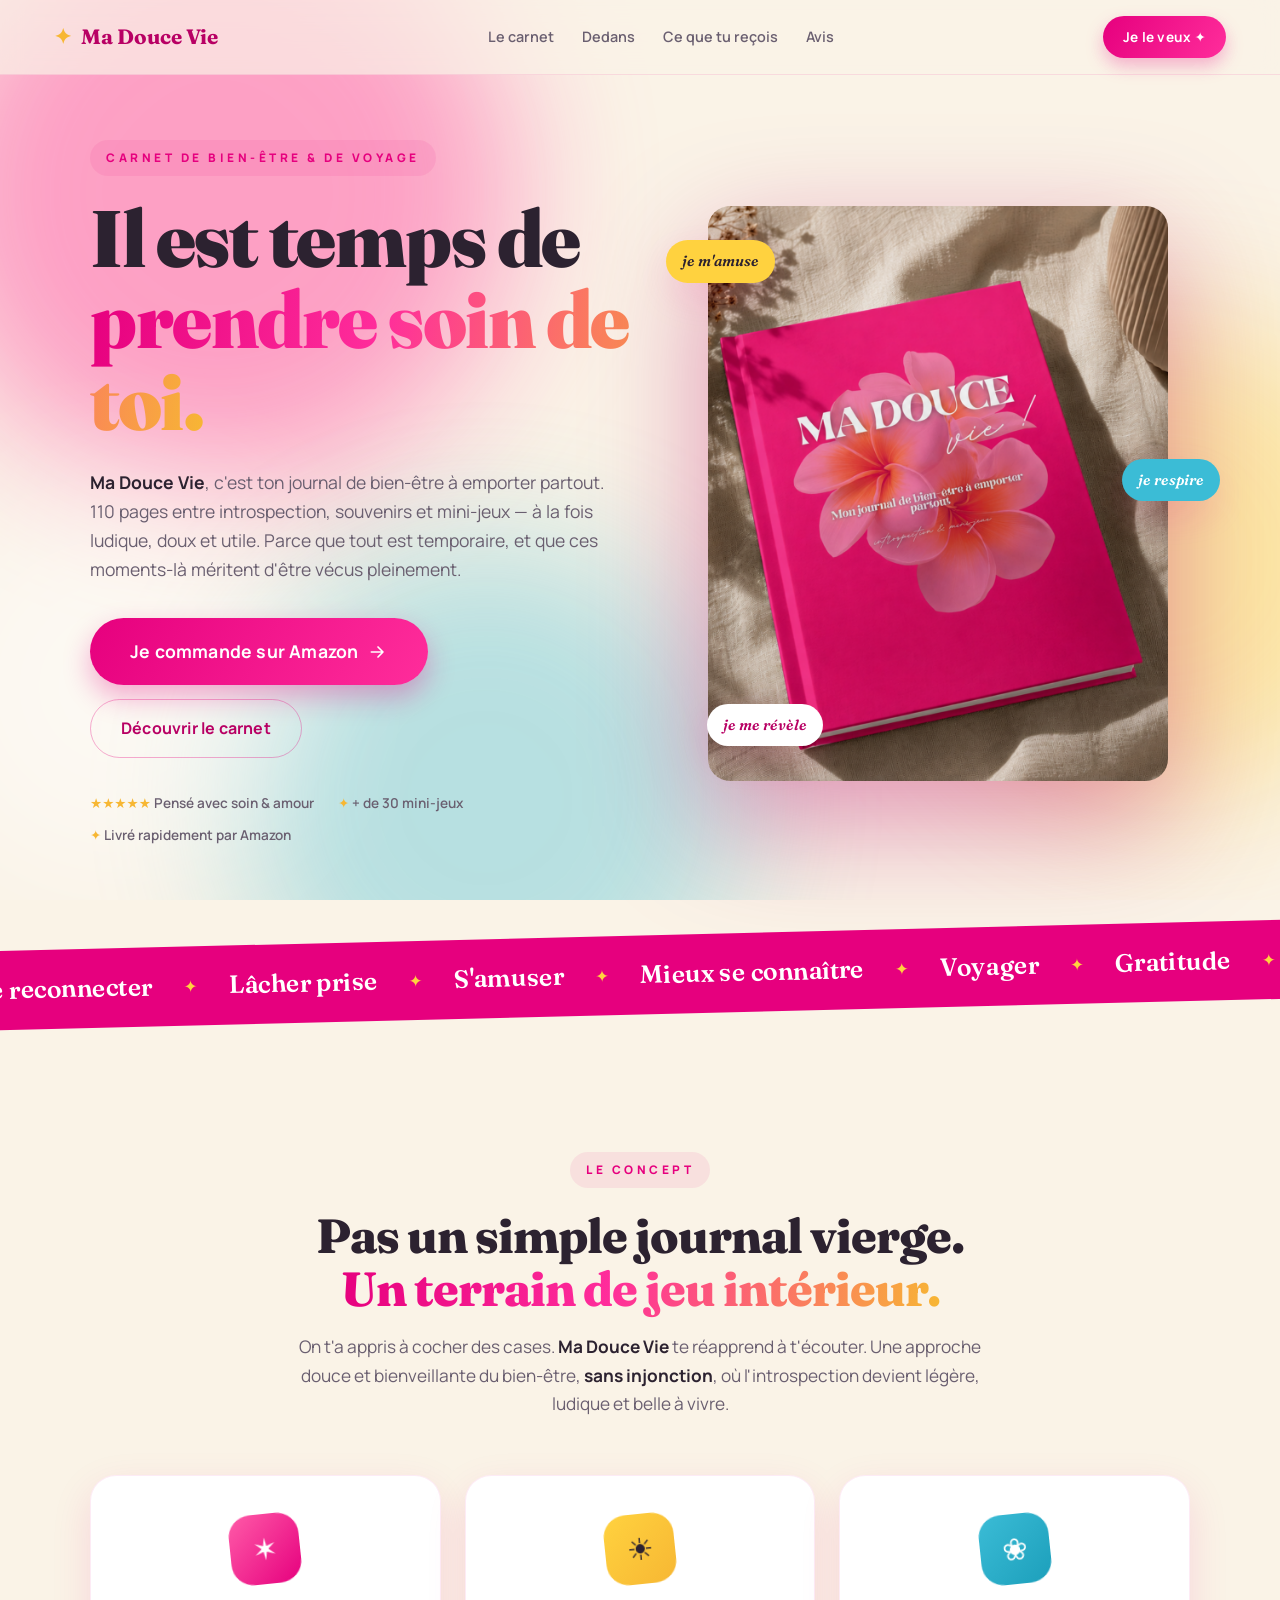
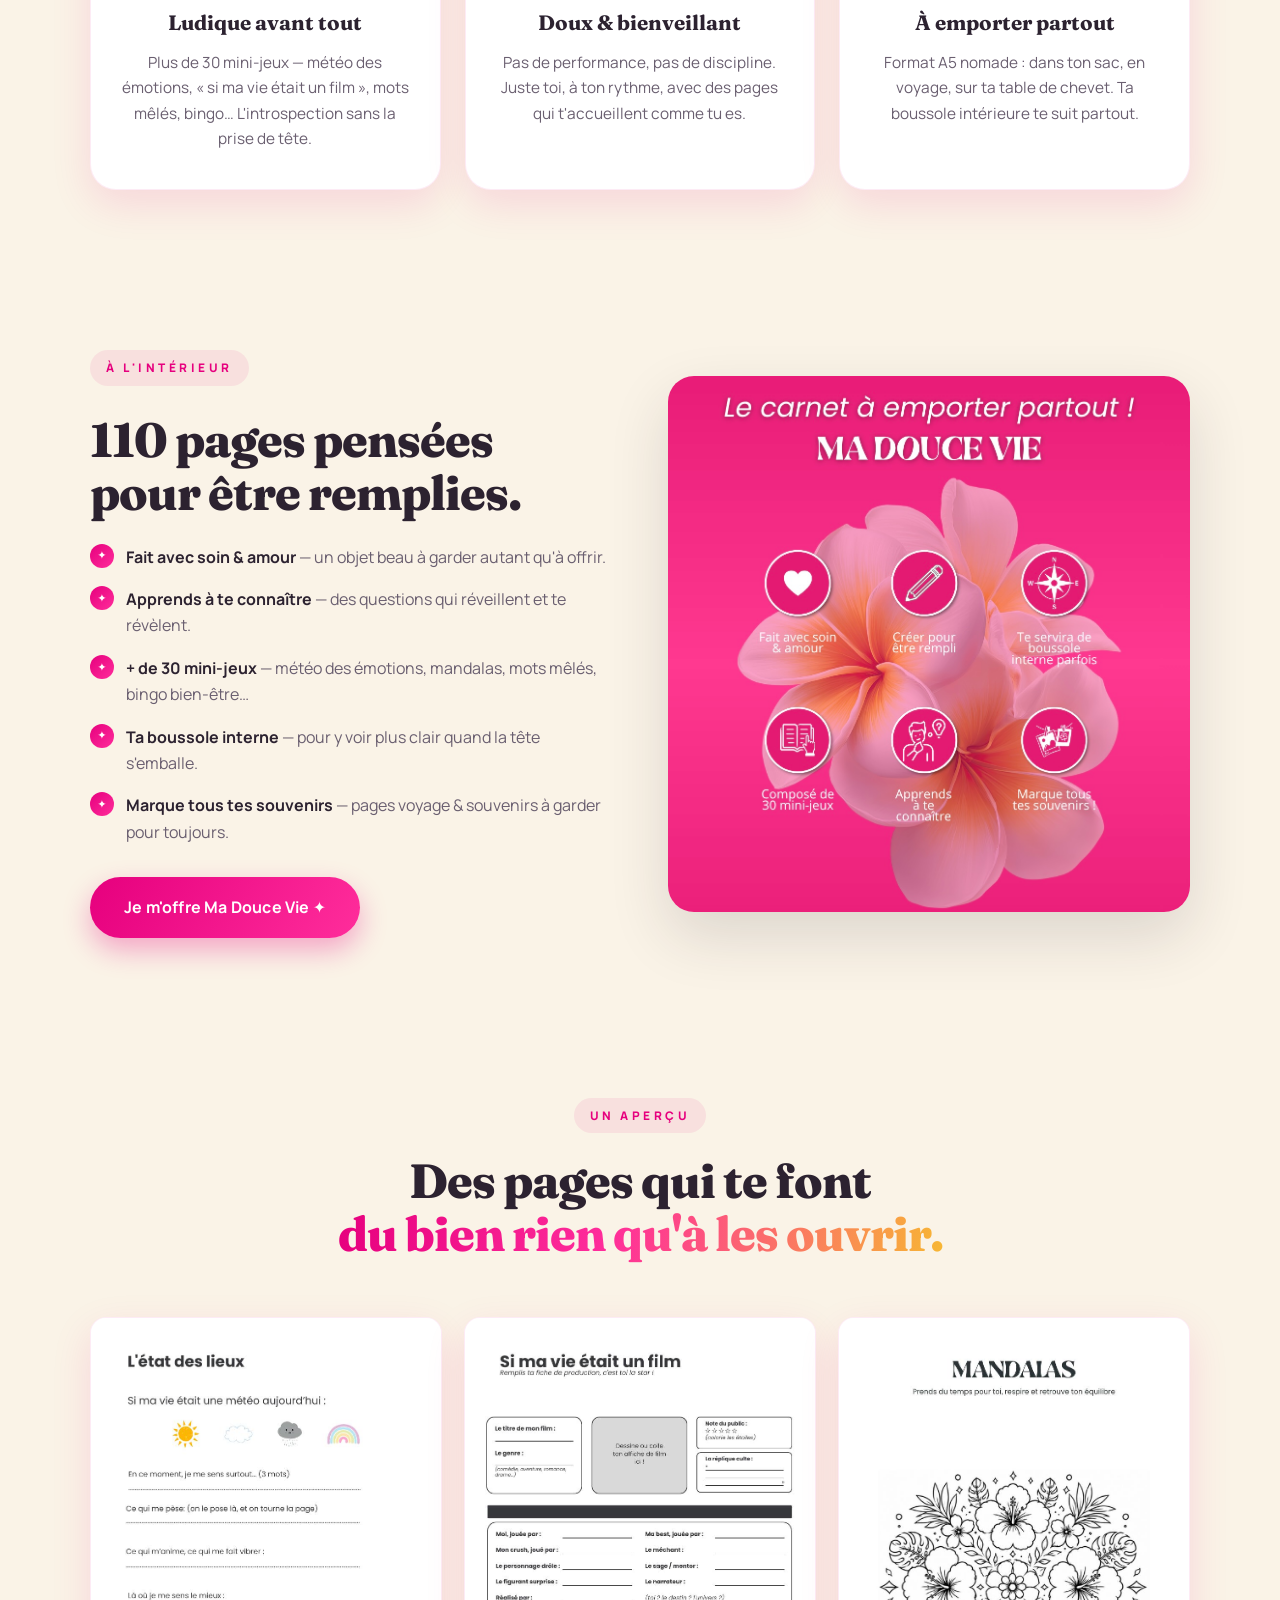
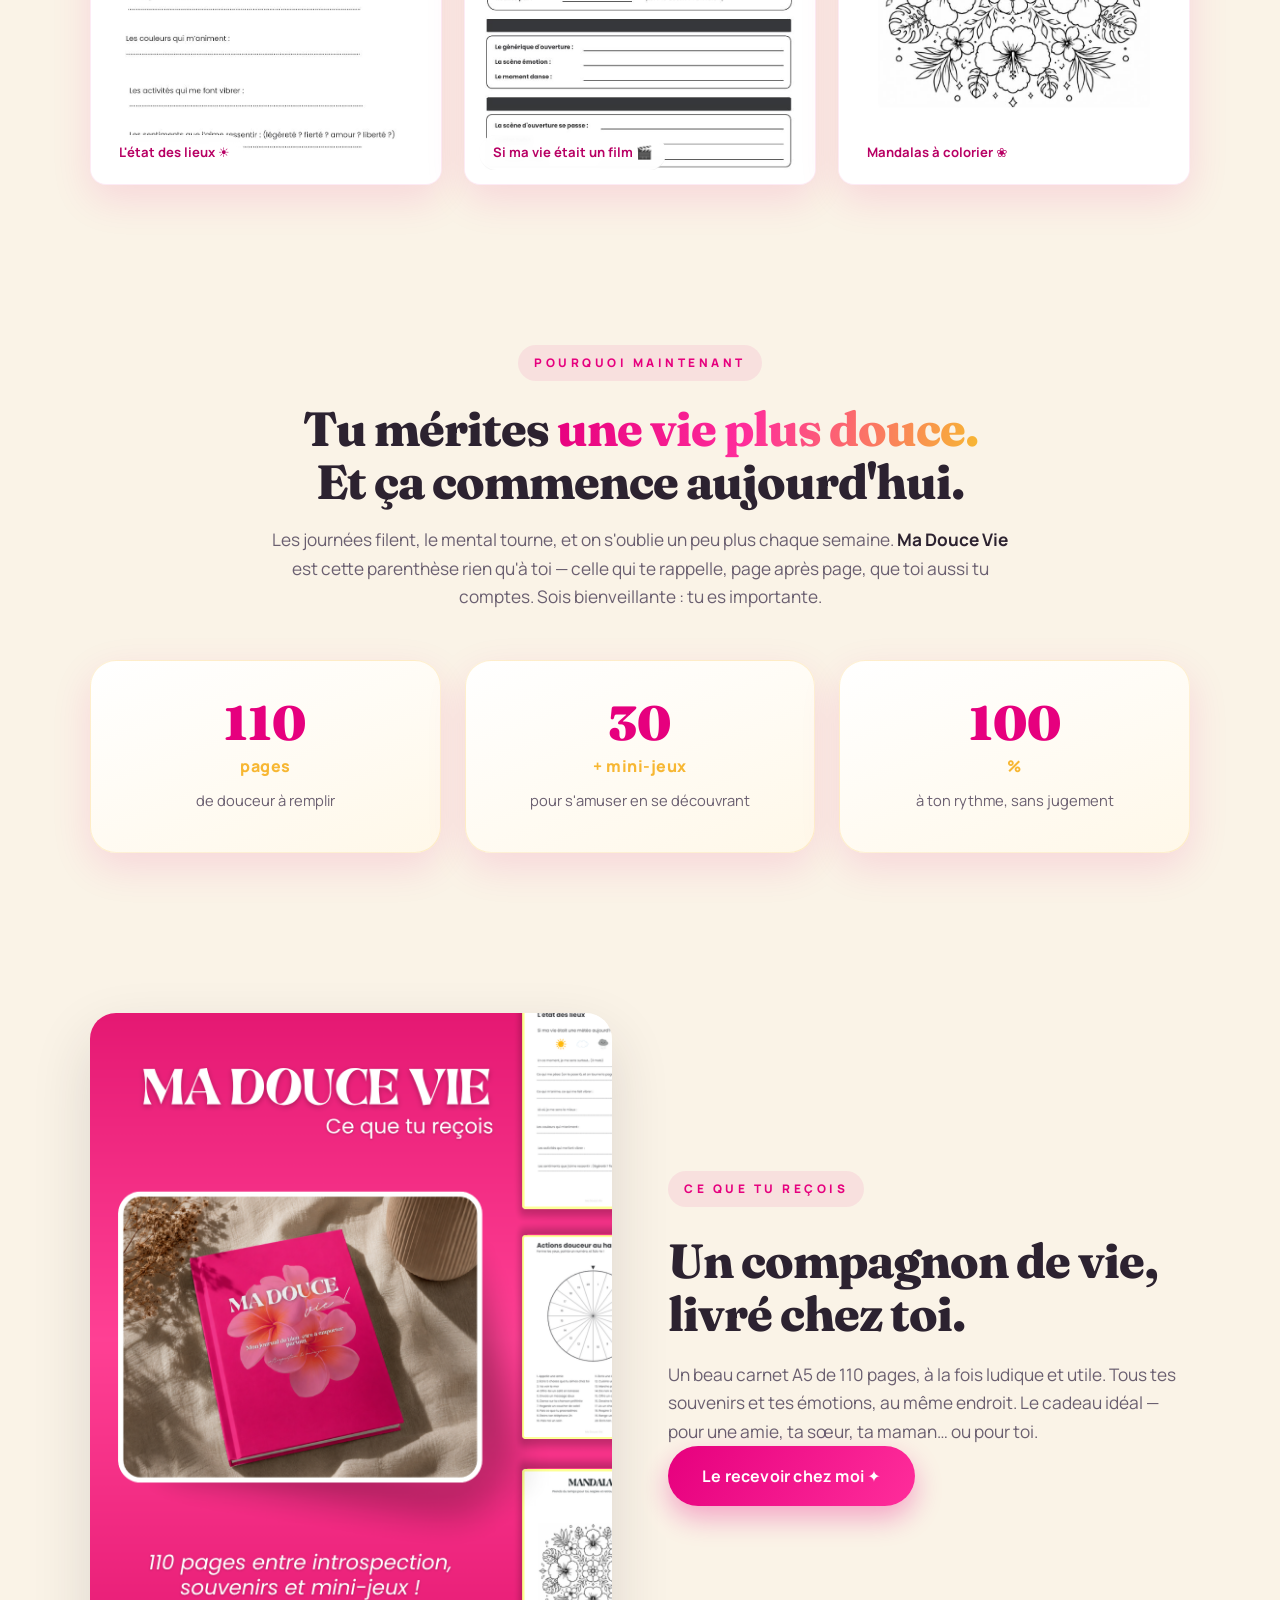
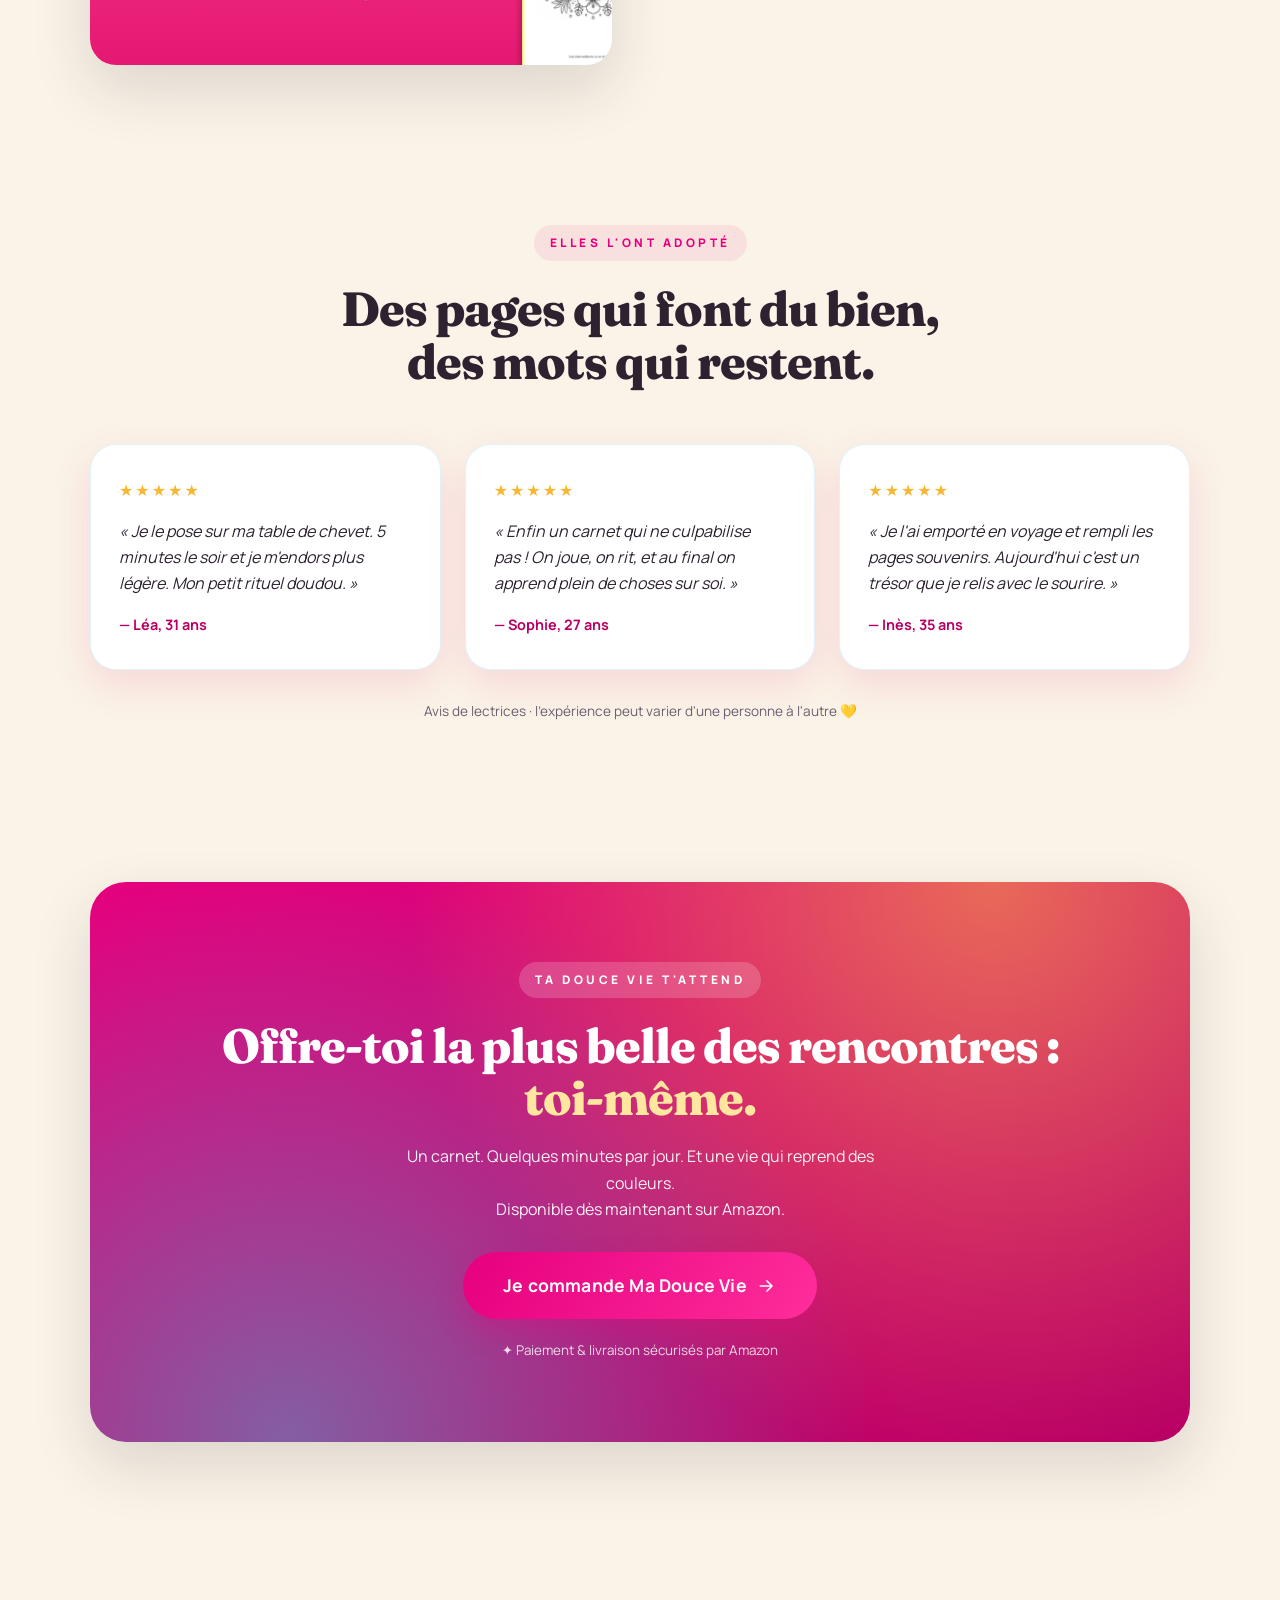
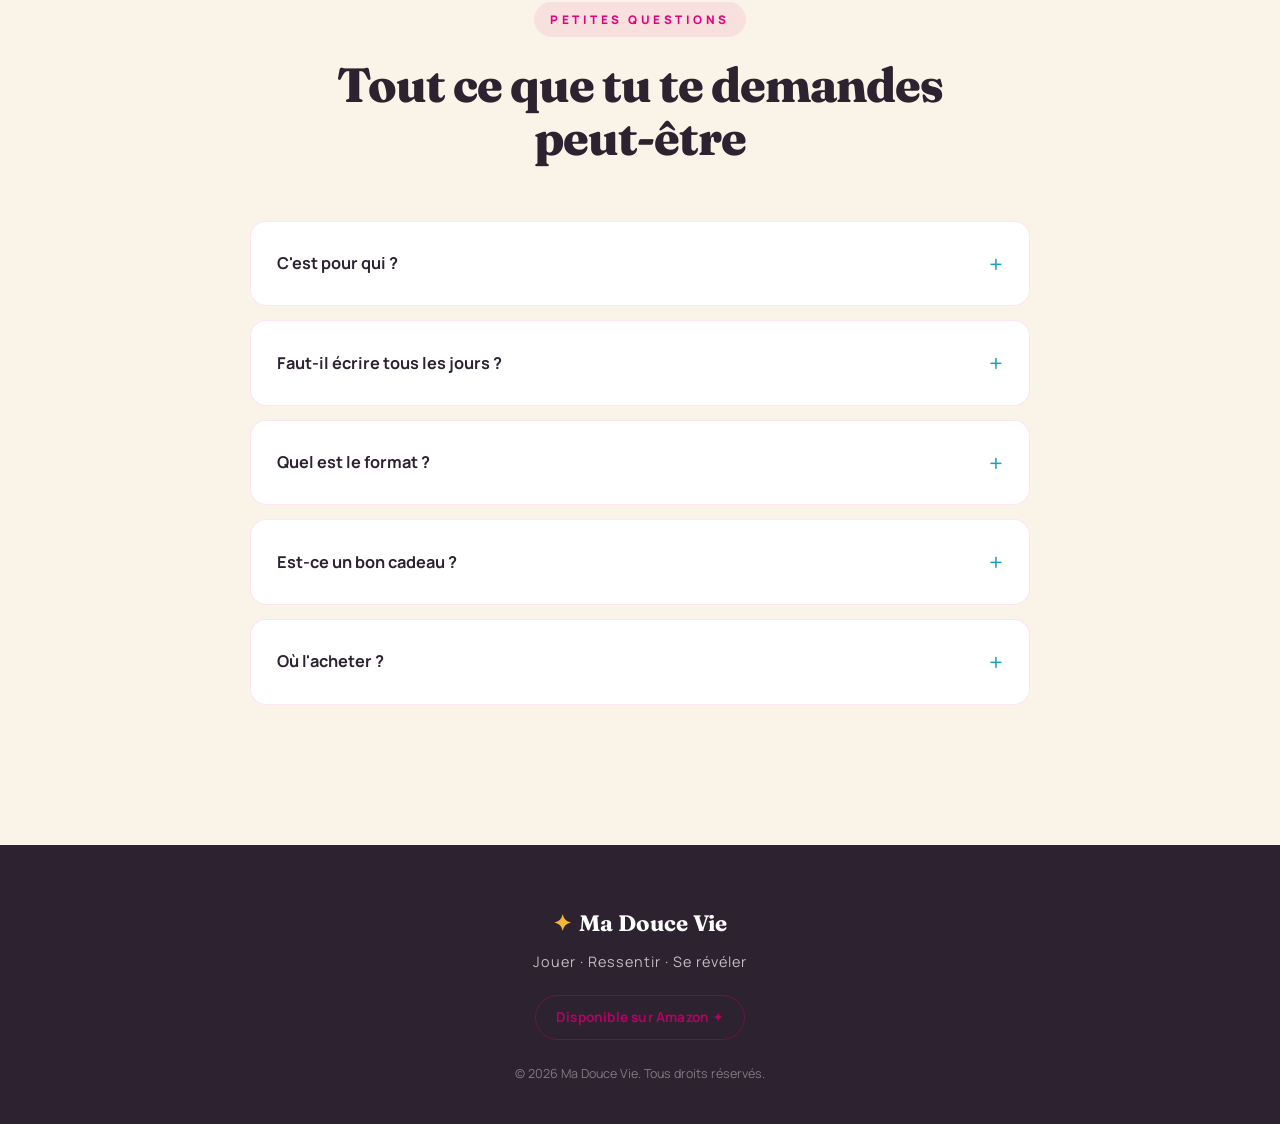
==== index.html @ 5781cfc0 "Création du site vitrine Ma Douce Vie Landing page immersive et vendeuse pour le carnet de bien-être" ====
<!DOCTYPE html>
<html lang="fr">
<head>
  <meta charset="UTF-8" />
  <meta name="viewport" content="width=device-width, initial-scale=1.0" />
  <meta name="theme-color" content="#e6007e" />

  <title>Ma Douce Vie — Le carnet de bien-être & de voyage à emporter partout</title>
  <meta name="description" content="Ma Douce Vie : le carnet de bien-être, d'introspection et de voyage. 110 pages, +30 mini-jeux, météo des émotions, mandalas et pages souvenirs. Prends soin de toi, en douceur. Disponible sur Amazon." />

  <meta property="og:type" content="website" />
  <meta property="og:title" content="Ma Douce Vie — Le carnet à emporter partout" />
  <meta property="og:description" content="Jouer · Ressentir · Se révéler. 110 pages de douceur pour prendre soin de toi. Disponible sur Amazon." />
  <meta property="og:image" content="assets/img/book-3d.png" />

  <link rel="preconnect" href="https://fonts.googleapis.com" />
  <link rel="preconnect" href="https://fonts.gstatic.com" crossorigin />
  <link href="https://fonts.googleapis.com/css2?family=Fraunces:opsz,wght@9..144,400;9..144,500;9..144,600;9..144,700;9..144,900&family=Manrope:wght@400;500;600;700;800&display=swap" rel="stylesheet" />

  <link rel="stylesheet" href="assets/css/styles.css" />
</head>

<body>
  <div class="aurora" aria-hidden="true">
    <span class="blob blob--fuchsia"></span>
    <span class="blob blob--yellow"></span>
    <span class="blob blob--blue"></span>
    <span class="blob blob--beige"></span>
  </div>

  <div class="reading-bar" aria-hidden="true"><span id="readingProgress"></span></div>

  <!-- ============ NAVIGATION ============ -->
  <header class="nav" id="nav">
    <a href="#hero" class="nav__brand">
      <span class="nav__logo">✦</span>
      Ma Douce Vie
    </a>
    <nav class="nav__links" aria-label="Navigation principale">
      <a href="#concept">Le carnet</a>
      <a href="#inside">Dedans</a>
      <a href="#recois">Ce que tu reçois</a>
      <a href="#avis">Avis</a>
    </nav>
    <a class="btn btn--mini js-buy" href="#" data-buy>Je le veux ✦</a>
  </header>

  <main>
    <!-- ============ HERO ============ -->
    <section class="hero" id="hero">
      <div class="hero__inner reveal">
        <span class="eyebrow">Carnet de bien-être &amp; de voyage</span>
        <h1 class="hero__title">
          Il est temps de<br /><span class="grad">prendre soin de toi.</span>
        </h1>
        <p class="hero__sub">
          <strong>Ma Douce Vie</strong>, c'est ton journal de bien-être à emporter partout.
          110 pages entre introspection, souvenirs et mini-jeux —
          à la fois <em>ludique, doux et utile</em>. Parce que tout est temporaire,
          et que ces moments-là méritent d'être vécus pleinement.
        </p>

        <div class="hero__cta">
          <a class="btn btn--xl js-buy" href="#" data-buy>
            <span>Je commande sur Amazon</span>
            <svg viewBox="0 0 24 24" width="20" height="20" aria-hidden="true"><path fill="none" stroke="currentColor" stroke-width="2" stroke-linecap="round" stroke-linejoin="round" d="M4 12h14m0 0-6-6m6 6-6 6"/></svg>
          </a>
          <a class="btn btn--ghost" href="#concept">Découvrir le carnet</a>
        </div>

        <ul class="hero__trust">
          <li>★★★★★ <span>Pensé avec soin &amp; amour</span></li>
          <li>✦ <span>+ de 30 mini-jeux</span></li>
          <li>✦ <span>Livré rapidement par Amazon</span></li>
        </ul>
      </div>

      <div class="hero__media reveal">
        <img class="hero__book-img" src="assets/img/book-3d.png" alt="Le carnet Ma Douce Vie, couverture fuchsia ornée de fleurs de frangipanier" />
        <div class="sticker sticker--1">je m'amuse</div>
        <div class="sticker sticker--2">je respire</div>
        <div class="sticker sticker--3">je me révèle</div>
      </div>
    </section>

    <!-- ============ MARQUEE mots-clés ============ -->
    <div class="marquee" aria-hidden="true">
      <div class="marquee__track">
        <span>Se reconnecter</span><i>✦</i><span>Lâcher prise</span><i>✦</i><span>S'amuser</span><i>✦</i>
        <span>Mieux se connaître</span><i>✦</i><span>Voyager</span><i>✦</i><span>Gratitude</span><i>✦</i>
        <span>Se reconnecter</span><i>✦</i><span>Lâcher prise</span><i>✦</i><span>S'amuser</span><i>✦</i>
        <span>Mieux se connaître</span><i>✦</i><span>Voyager</span><i>✦</i><span>Gratitude</span><i>✦</i>
      </div>
    </div>

    <!-- ============ CONCEPT ============ -->
    <section class="section concept" id="concept">
      <div class="section__head reveal">
        <span class="eyebrow eyebrow--center">Le concept</span>
        <h2>Pas un simple journal vierge.<br/><span class="grad">Un terrain de jeu intérieur.</span></h2>
        <p class="lede">
          On t'a appris à cocher des cases. <strong>Ma Douce Vie</strong> te réapprend à t'écouter.
          Une approche douce et bienveillante du bien-être, <strong>sans injonction</strong>,
          où l'introspection devient légère, ludique et belle à vivre.
        </p>
      </div>

      <div class="cards">
        <article class="card reveal">
          <div class="card__icon" data-c="fuchsia">✶</div>
          <h3>Ludique avant tout</h3>
          <p>Plus de 30 mini-jeux — météo des émotions, « si ma vie était un film », mots mêlés, bingo… L'introspection sans la prise de tête.</p>
        </article>
        <article class="card reveal">
          <div class="card__icon" data-c="yellow">☀</div>
          <h3>Doux &amp; bienveillant</h3>
          <p>Pas de performance, pas de discipline. Juste toi, à ton rythme, avec des pages qui t'accueillent comme tu es.</p>
        </article>
        <article class="card reveal">
          <div class="card__icon" data-c="blue">❀</div>
          <h3>À emporter partout</h3>
          <p>Format A5 nomade : dans ton sac, en voyage, sur ta table de chevet. Ta boussole intérieure te suit partout.</p>
        </article>
      </div>
    </section>

    <!-- ============ DEDANS ============ -->
    <section class="section inside" id="inside">
      <div class="inside__grid">
        <div class="inside__text reveal">
          <span class="eyebrow">À l'intérieur</span>
          <h2>110 pages pensées<br/>pour être remplies.</h2>
          <ul class="ticks">
            <li><b>Fait avec soin &amp; amour</b> — un objet beau à garder autant qu'à offrir.</li>
            <li><b>Apprends à te connaître</b> — des questions qui réveillent et te révèlent.</li>
            <li><b>+ de 30 mini-jeux</b> — météo des émotions, mandalas, mots mêlés, bingo bien-être…</li>
            <li><b>Ta boussole interne</b> — pour y voir plus clair quand la tête s'emballe.</li>
            <li><b>Marque tous tes souvenirs</b> — pages voyage &amp; souvenirs à garder pour toujours.</li>
          </ul>
          <a class="btn btn--lg js-buy" href="#" data-buy>Je m'offre Ma Douce Vie ✦</a>
        </div>

        <div class="inside__visual reveal">
          <img src="assets/img/features-fleur.jpeg" alt="Les atouts du carnet : fait avec soin, créé pour être rempli, boussole interne, 30 mini-jeux, apprends à te connaître, marque tes souvenirs" />
        </div>
      </div>
    </section>

    <!-- ============ APERÇU DES PAGES ============ -->
    <section class="section pages">
      <div class="section__head reveal">
        <span class="eyebrow eyebrow--center">Un aperçu</span>
        <h2>Des pages qui te font<br/><span class="grad">du bien rien qu'à les ouvrir.</span></h2>
      </div>
      <div class="gallery">
        <figure class="gallery__item reveal">
          <img src="assets/img/page-meteo.jpeg" alt="Page L'état des lieux : si ma vie était une météo aujourd'hui" loading="lazy" />
          <figcaption>L'état des lieux ☀</figcaption>
        </figure>
        <figure class="gallery__item reveal">
          <img src="assets/img/page-film.jpeg" alt="Page Si ma vie était un film, remplis ta fiche de production" loading="lazy" />
          <figcaption>Si ma vie était un film 🎬</figcaption>
        </figure>
        <figure class="gallery__item reveal">
          <img src="assets/img/page-mandala.jpeg" alt="Page Mandalas à colorier pour prendre du temps pour toi" loading="lazy" />
          <figcaption>Mandalas à colorier ❀</figcaption>
        </figure>
      </div>
    </section>

    <!-- ============ POURQUOI / ÉMOTION ============ -->
    <section class="section why" id="pourquoi">
      <div class="why__inner reveal">
        <span class="eyebrow eyebrow--center">Pourquoi maintenant</span>
        <h2>Tu mérites <span class="grad">une vie plus douce.</span><br/>Et ça commence aujourd'hui.</h2>
        <p class="lede">
          Les journées filent, le mental tourne, et on s'oublie un peu plus chaque semaine.
          <strong>Ma Douce Vie</strong> est cette parenthèse rien qu'à toi —
          celle qui te rappelle, page après page, que toi aussi tu comptes.
          <em>Sois bienveillante : tu es importante.</em>
        </p>
      </div>

      <div class="stats">
        <div class="stat reveal"><span class="stat__num" data-count="110">0</span><span class="stat__unit">pages</span><span class="stat__lbl">de douceur à remplir</span></div>
        <div class="stat reveal"><span class="stat__num" data-count="30">0</span><span class="stat__unit">+ mini-jeux</span><span class="stat__lbl">pour s'amuser en se découvrant</span></div>
        <div class="stat reveal"><span class="stat__num" data-count="100">0</span><span class="stat__unit">%</span><span class="stat__lbl">à ton rythme, sans jugement</span></div>
      </div>
    </section>

    <!-- ============ CE QUE TU REÇOIS ============ -->
    <section class="section recois" id="recois">
      <div class="recois__grid">
        <div class="recois__visual reveal">
          <img src="assets/img/recois.png" alt="Aperçu de ce que tu reçois : le carnet et plusieurs pages intérieures" />
        </div>
        <div class="recois__text reveal">
          <span class="eyebrow">Ce que tu reçois</span>
          <h2>Un compagnon de vie,<br/>livré chez toi.</h2>
          <p class="lede">
            Un beau carnet A5 de 110 pages, à la fois ludique et utile.
            Tous tes souvenirs et tes émotions, au même endroit.
            Le cadeau idéal — pour une amie, ta sœur, ta maman… ou pour toi.
          </p>
          <a class="btn btn--lg js-buy" href="#" data-buy>Le recevoir chez moi ✦</a>
        </div>
      </div>
    </section>

    <!-- ============ AVIS ============ -->
    <section class="section reviews" id="avis">
      <div class="section__head reveal">
        <span class="eyebrow eyebrow--center">Elles l'ont adopté</span>
        <h2>Des pages qui font du bien,<br/>des mots qui restent.</h2>
      </div>
      <div class="quotes">
        <figure class="quote reveal">
          <div class="quote__stars">★★★★★</div>
          <blockquote>« Je le pose sur ma table de chevet. 5 minutes le soir et je m'endors plus légère. Mon petit rituel doudou. »</blockquote>
          <figcaption>— Léa, 31 ans</figcaption>
        </figure>
        <figure class="quote reveal">
          <div class="quote__stars">★★★★★</div>
          <blockquote>« Enfin un carnet qui ne culpabilise pas&nbsp;! On joue, on rit, et au final on apprend plein de choses sur soi. »</blockquote>
          <figcaption>— Sophie, 27 ans</figcaption>
        </figure>
        <figure class="quote reveal">
          <div class="quote__stars">★★★★★</div>
          <blockquote>« Je l'ai emporté en voyage et rempli les pages souvenirs. Aujourd'hui c'est un trésor que je relis avec le sourire. »</blockquote>
          <figcaption>— Inès, 35 ans</figcaption>
        </figure>
      </div>
      <p class="reviews__note">Avis de lectrices · l'expérience peut varier d'une personne à l'autre 💛</p>
    </section>

    <!-- ============ CTA FINAL ============ -->
    <section class="section final">
      <div class="final__card reveal">
        <span class="eyebrow eyebrow--center">Ta douce vie t'attend</span>
        <h2>Offre-toi la plus belle des rencontres&nbsp;:<br/><span class="grad">toi-même.</span></h2>
        <p>Un carnet. Quelques minutes par jour. Et une vie qui reprend des couleurs.<br/>Disponible dès maintenant sur Amazon.</p>
        <a class="btn btn--xl btn--pulse js-buy" href="#" data-buy>
          <span>Je commande Ma Douce Vie</span>
          <svg viewBox="0 0 24 24" width="20" height="20" aria-hidden="true"><path fill="none" stroke="currentColor" stroke-width="2" stroke-linecap="round" stroke-linejoin="round" d="M4 12h14m0 0-6-6m6 6-6 6"/></svg>
        </a>
        <span class="final__reassure">✦ Paiement &amp; livraison sécurisés par Amazon</span>
      </div>
    </section>

    <!-- ============ FAQ ============ -->
    <section class="section faq">
      <div class="section__head reveal">
        <span class="eyebrow eyebrow--center">Petites questions</span>
        <h2>Tout ce que tu te demandes peut-être</h2>
      </div>
      <div class="faq__list">
        <details class="faq__item reveal">
          <summary>C'est pour qui&nbsp;?</summary>
          <p>Pour toute personne qui a envie de souffler, de mieux se connaître et de remettre de la douceur dans ses journées. Aucun talent d'écriture requis — juste l'envie de prendre soin de toi.</p>
        </details>
        <details class="faq__item reveal">
          <summary>Faut-il écrire tous les jours&nbsp;?</summary>
          <p>Pas du tout. Ouvre-le quand tu en as envie. Une page par-ci, un mini-jeu par-là : c'est ton carnet, tes règles.</p>
        </details>
        <details class="faq__item reveal">
          <summary>Quel est le format&nbsp;?</summary>
          <p>Un carnet A5 (148 × 210 mm), facile à glisser dans ton sac et à emporter partout, même en voyage. 110 pages au total.</p>
        </details>
        <details class="faq__item reveal">
          <summary>Est-ce un bon cadeau&nbsp;?</summary>
          <p>Le cadeau parfait pour une amie, une sœur, une maman… ou pour toi. Une attention douce qui fait toujours mouche.</p>
        </details>
        <details class="faq__item reveal">
          <summary>Où l'acheter&nbsp;?</summary>
          <p>Directement sur Amazon, en un clic, avec la livraison rapide. Clique sur n'importe quel bouton « commander » de la page.</p>
        </details>
      </div>
    </section>
  </main>

  <!-- ============ FOOTER ============ -->
  <footer class="footer">
    <div class="footer__brand"><span class="nav__logo">✦</span> Ma Douce Vie</div>
    <p>Jouer · Ressentir · Se révéler</p>
    <a class="btn btn--ghost btn--mini js-buy" href="#" data-buy>Disponible sur Amazon ✦</a>
    <small>© <span id="year"></span> Ma Douce Vie. Tous droits réservés.</small>
  </footer>

  <a class="floating-buy js-buy" href="#" data-buy>
    <span>✦ Commander sur Amazon</span>
  </a>

  <script src="assets/js/main.js"></script>
</body>
</html>
---- assets/css/styles.css ----
/* =================================================================
   MA DOUCE VIE — feuille de style
   Palette : fuchsia · beige/crème · jaune doré · bleu lagon
   ================================================================= */

:root{
  --fuchsia:        #e6007e;
  --fuchsia-deep:   #b80064;
  --fuchsia-soft:   #ff5ba8;
  --fuchsia-glow:   #ff2d9b;

  --beige:          #faf3e7;
  --beige-deep:     #f1e4cf;
  --cream:          #fff8e9;

  --yellow:         #ffd23f;
  --gold:           #f7b733;

  --blue:           #3bbcd6;     /* bleu lagon */
  --blue-deep:      #1c9fbb;
  --blue-soft:      #bfeaf2;

  --ink:            #2c2230;
  --ink-soft:       #6a5f70;
  --white:          #ffffff;

  --radius:         26px;
  --radius-sm:      16px;
  --shadow:         0 24px 60px rgba(44,34,48,.14);
  --shadow-soft:    0 14px 40px rgba(230,0,126,.12);

  --font-display:   'Fraunces', Georgia, serif;
  --font-body:      'Manrope', system-ui, sans-serif;

  --maxw:           1180px;
}

*{margin:0;padding:0;box-sizing:border-box;}
html{scroll-behavior:smooth;}
body{
  font-family:var(--font-body);
  color:var(--ink);
  background:var(--beige);
  line-height:1.65;
  overflow-x:hidden;
  -webkit-font-smoothing:antialiased;
}
img{max-width:100%;display:block;}
a{text-decoration:none;color:inherit;}
em{font-style:normal;}

/* ---------- Texte en dégradé ---------- */
.grad{
  background:linear-gradient(100deg,var(--fuchsia) 0%,var(--fuchsia-glow) 45%,var(--gold) 100%);
  -webkit-background-clip:text;background-clip:text;
  -webkit-text-fill-color:transparent;color:transparent;
}
.underline{position:relative;white-space:nowrap;}
.underline::after{
  content:"";position:absolute;left:0;right:0;bottom:.06em;height:.34em;z-index:-1;
  background:linear-gradient(90deg,var(--yellow),var(--blue-soft));
  border-radius:30px;opacity:.55;transform:rotate(-1.2deg);
}

/* =================================================================
   FOND AURORA ANIMÉ
   ================================================================= */
.aurora{position:fixed;inset:0;z-index:-2;overflow:hidden;pointer-events:none;}
.blob{position:absolute;border-radius:50%;filter:blur(70px);opacity:.55;will-change:transform;}
.blob--fuchsia{width:46vw;height:46vw;background:var(--fuchsia-soft);top:-8vw;left:-6vw;animation:drift1 22s ease-in-out infinite;}
.blob--yellow {width:38vw;height:38vw;background:var(--yellow);top:35vh;right:-10vw;animation:drift2 26s ease-in-out infinite;opacity:.4;}
.blob--blue   {width:40vw;height:40vw;background:var(--blue);bottom:-12vw;left:18vw;animation:drift3 30s ease-in-out infinite;opacity:.35;}
.blob--beige  {width:30vw;height:30vw;background:#fff;top:55vh;left:-6vw;animation:drift2 24s ease-in-out infinite;opacity:.5;}

@keyframes drift1{0%,100%{transform:translate(0,0) scale(1);}50%{transform:translate(6vw,5vh) scale(1.12);}}
@keyframes drift2{0%,100%{transform:translate(0,0) scale(1);}50%{transform:translate(-5vw,4vh) scale(1.08);}}
@keyframes drift3{0%,100%{transform:translate(0,0) scale(1);}50%{transform:translate(4vw,-5vh) scale(1.15);}}

/* ---------- Barre de progression ---------- */
.reading-bar{position:fixed;top:0;left:0;right:0;height:3px;z-index:200;background:transparent;}
.reading-bar span{display:block;height:100%;width:0;background:linear-gradient(90deg,var(--fuchsia),var(--yellow),var(--blue));}

/* =================================================================
   BOUTONS
   ================================================================= */
.btn{
  display:inline-flex;align-items:center;gap:10px;cursor:pointer;border:none;
  font-family:var(--font-body);font-weight:700;letter-spacing:.2px;
  border-radius:50px;transition:transform .25s cubic-bezier(.2,.8,.2,1),box-shadow .25s,background .25s;
  background:linear-gradient(120deg,var(--fuchsia),var(--fuchsia-glow));
  color:#fff;padding:15px 30px;font-size:1rem;
  box-shadow:0 12px 28px rgba(230,0,126,.32);
}
.btn:hover{transform:translateY(-3px) scale(1.02);box-shadow:0 18px 40px rgba(230,0,126,.42);}
.btn svg{transition:transform .25s;}
.btn:hover svg{transform:translateX(4px);}
.btn--xl{padding:19px 40px;font-size:1.1rem;}
.btn--lg{padding:17px 34px;}
.btn--mini{padding:10px 20px;font-size:.85rem;box-shadow:0 8px 18px rgba(230,0,126,.28);}
.btn--ghost{
  background:transparent;color:var(--fuchsia-deep);
  border:1.6px solid rgba(230,0,126,.32);box-shadow:none;
}
.btn--ghost:hover{background:rgba(230,0,126,.06);box-shadow:none;}
.btn--pulse{animation:pulse 2.4s ease-in-out infinite;}
@keyframes pulse{0%,100%{box-shadow:0 12px 28px rgba(230,0,126,.32);}50%{box-shadow:0 12px 44px rgba(230,0,126,.6);}}

/* =================================================================
   NAVIGATION
   ================================================================= */
.nav{
  position:fixed;top:0;left:0;right:0;z-index:100;
  display:flex;align-items:center;justify-content:space-between;
  padding:16px clamp(20px,5vw,54px);
  background:rgba(250,243,231,.7);backdrop-filter:blur(14px);
  border-bottom:1px solid rgba(230,0,126,.1);
  transition:padding .3s, background .3s;
}
.nav.scrolled{padding-top:10px;padding-bottom:10px;background:rgba(250,243,231,.92);}
.nav__brand{display:flex;align-items:center;gap:9px;font-family:var(--font-display);font-weight:700;font-size:1.3rem;color:var(--fuchsia-deep);}
.nav__logo{color:var(--gold);}
.nav__links{display:flex;gap:28px;}
.nav__links a{font-size:.9rem;font-weight:600;color:var(--ink-soft);position:relative;transition:color .2s;}
.nav__links a::after{content:"";position:absolute;left:0;bottom:-4px;width:0;height:2px;background:var(--fuchsia);transition:width .25s;border-radius:2px;}
.nav__links a:hover{color:var(--fuchsia);}
.nav__links a:hover::after{width:100%;}

/* =================================================================
   HERO
   ================================================================= */
.hero{
  min-height:100vh;display:grid;grid-template-columns:1.05fr .95fr;align-items:center;gap:40px;
  max-width:var(--maxw);margin:0 auto;padding:140px clamp(20px,5vw,40px) 80px;
}
.eyebrow{
  display:inline-block;font-weight:800;font-size:.74rem;letter-spacing:3.5px;text-transform:uppercase;
  color:var(--fuchsia);background:rgba(230,0,126,.08);padding:8px 16px;border-radius:40px;margin-bottom:22px;
}
.eyebrow--center{display:block;width:max-content;margin-left:auto;margin-right:auto;}
.hero__title{font-family:var(--font-display);font-weight:900;font-size:clamp(2.7rem,6.4vw,5rem);line-height:1.02;letter-spacing:-1.5px;}
.hero__sub{font-size:1.1rem;color:var(--ink-soft);max-width:520px;margin:26px 0 34px;}
.hero__sub strong{color:var(--ink);}
.hero__cta{display:flex;gap:14px;flex-wrap:wrap;align-items:center;}
.hero__trust{list-style:none;display:flex;flex-wrap:wrap;gap:10px 24px;margin-top:34px;}
.hero__trust li{font-size:.85rem;font-weight:700;color:var(--gold);}
.hero__trust span{color:var(--ink-soft);font-weight:600;}

/* visuel hero (mockup photo) */
.hero__media{position:relative;display:flex;justify-content:center;}
.hero__book-img{
  width:min(100%,460px);border-radius:22px;filter:drop-shadow(0 40px 60px rgba(184,0,100,.4));
  animation:bookfloat 7s ease-in-out infinite;
}
@keyframes bookfloat{0%,100%{transform:translateY(0) rotate(-1deg);}50%{transform:translateY(-18px) rotate(1deg);}}

.sticker{
  position:absolute;font-family:var(--font-display);font-weight:600;font-style:italic;font-size:.92rem;
  background:#fff;color:var(--fuchsia-deep);padding:9px 16px;border-radius:40px;box-shadow:var(--shadow-soft);
  white-space:nowrap;
}
.sticker--1{top:6%;left:-4%;background:var(--yellow);color:var(--ink);animation:bob 5s ease-in-out infinite;}
.sticker--2{top:44%;right:-6%;background:var(--blue);color:#fff;animation:bob 6s ease-in-out infinite .6s;}
.sticker--3{bottom:6%;left:4%;background:#fff;animation:bob 5.5s ease-in-out infinite 1.2s;}
@keyframes bob{0%,100%{transform:translateY(0) rotate(-3deg);}50%{transform:translateY(-10px) rotate(3deg);}}

/* =================================================================
   MARQUEE (mots-clés défilants)
   ================================================================= */
.marquee{background:var(--fuchsia);color:#fff;padding:18px 0;overflow:hidden;transform:rotate(-1.4deg) scale(1.04);margin:10px 0 60px;}
.marquee__track{display:flex;align-items:center;gap:30px;width:max-content;animation:scroll 26s linear infinite;}
.marquee__track span{font-family:var(--font-display);font-weight:600;font-size:1.5rem;white-space:nowrap;}
.marquee__track i{color:var(--yellow);font-style:normal;}
@keyframes scroll{from{transform:translateX(0);}to{transform:translateX(-50%);}}

/* =================================================================
   SECTIONS génériques
   ================================================================= */
.section{max-width:var(--maxw);margin:0 auto;padding:80px clamp(20px,5vw,40px);}
.section__head{text-align:center;max-width:720px;margin:0 auto 56px;}
.section__head h2,.why h2,.inside h2,.recois h2,.final h2{
  font-family:var(--font-display);font-weight:800;font-size:clamp(1.9rem,4vw,3rem);line-height:1.1;letter-spacing:-1px;
}
.lede{font-size:1.08rem;color:var(--ink-soft);margin-top:18px;}
.lede strong{color:var(--ink);}

/* ---------- Cartes concept ---------- */
.cards{display:grid;grid-template-columns:repeat(3,1fr);gap:24px;}
.card{
  background:var(--white);border-radius:var(--radius);padding:38px 30px;text-align:center;
  border:1px solid rgba(230,0,126,.08);box-shadow:var(--shadow-soft);
  transition:transform .3s,box-shadow .3s;
}
.card:hover{transform:translateY(-8px);box-shadow:var(--shadow);}
.card__icon{
  width:70px;height:70px;border-radius:22px;margin:0 auto 22px;
  display:flex;align-items:center;justify-content:center;font-size:1.9rem;color:#fff;
  transform:rotate(-6deg);
}
.card__icon[data-c="fuchsia"]{background:linear-gradient(135deg,var(--fuchsia-soft),var(--fuchsia));}
.card__icon[data-c="yellow"]{background:linear-gradient(135deg,var(--yellow),var(--gold));color:var(--ink);}
.card__icon[data-c="blue"]{background:linear-gradient(135deg,var(--blue),var(--blue-deep));}
.card h3{font-family:var(--font-display);font-weight:700;font-size:1.3rem;margin-bottom:10px;}
.card p{color:var(--ink-soft);font-size:.96rem;}

/* ---------- Inside ---------- */
.inside__grid{display:grid;grid-template-columns:1fr 1fr;gap:56px;align-items:center;}
.inside__text h2{margin:6px 0 24px;}
.ticks{list-style:none;display:flex;flex-direction:column;gap:16px;margin-bottom:32px;}
.ticks li{position:relative;padding-left:36px;color:var(--ink-soft);}
.ticks li b{color:var(--ink);}
.ticks li::before{
  content:"✦";position:absolute;left:0;top:0;width:24px;height:24px;border-radius:50%;
  display:flex;align-items:center;justify-content:center;font-size:.7rem;color:#fff;
  background:linear-gradient(135deg,var(--fuchsia),var(--fuchsia-glow));
}
.inside__visual img{border-radius:var(--radius);box-shadow:var(--shadow);}

/* ---------- Galerie pages ---------- */
.gallery{display:grid;grid-template-columns:repeat(3,1fr);gap:22px;}
.gallery__item{position:relative;border-radius:var(--radius-sm);overflow:hidden;box-shadow:var(--shadow-soft);background:#fff;border:1px solid rgba(230,0,126,.08);}
.gallery__item img{aspect-ratio:3/4;object-fit:cover;object-position:top;transition:transform .5s;}
.gallery__item:hover img{transform:scale(1.05);}
.gallery__item figcaption{
  position:absolute;left:14px;bottom:14px;background:rgba(255,255,255,.92);color:var(--fuchsia-deep);
  font-weight:700;font-size:.82rem;padding:7px 14px;border-radius:40px;backdrop-filter:blur(4px);
}

/* ---------- Why + stats ---------- */
.why__inner{text-align:center;max-width:760px;margin:0 auto 48px;}
.stats{display:grid;grid-template-columns:repeat(3,1fr);gap:24px;}
.stat{
  background:linear-gradient(160deg,var(--white),var(--cream));border-radius:var(--radius);padding:38px 24px;text-align:center;
  border:1px solid rgba(247,183,51,.2);box-shadow:var(--shadow-soft);
}
.stat__num{font-family:var(--font-display);font-weight:900;font-size:3rem;line-height:1;color:var(--fuchsia);display:block;}
.stat__unit{display:block;font-weight:800;color:var(--gold);font-size:1rem;margin:6px 0 8px;letter-spacing:.5px;}
.stat__lbl{color:var(--ink-soft);font-size:.92rem;}

/* ---------- Ce que tu reçois ---------- */
.recois__grid{display:grid;grid-template-columns:1fr 1fr;gap:56px;align-items:center;}
.recois__visual img{border-radius:var(--radius);box-shadow:var(--shadow);}
.recois__text h2{margin:6px 0 20px;}

/* ---------- Avis ---------- */
.quotes{display:grid;grid-template-columns:repeat(3,1fr);gap:24px;}
.quote{
  background:var(--white);border-radius:var(--radius);padding:32px 28px;
  border:1px solid rgba(59,188,214,.16);box-shadow:var(--shadow-soft);
}
.quote__stars{color:var(--gold);letter-spacing:2px;margin-bottom:14px;}
.quote blockquote{font-size:1rem;color:var(--ink);font-style:italic;margin-bottom:16px;}
.quote figcaption{font-weight:700;color:var(--fuchsia-deep);font-size:.9rem;}
.reviews__note{text-align:center;margin-top:30px;color:var(--ink-soft);font-size:.85rem;}

/* ---------- CTA final ---------- */
.final{max-width:var(--maxw);}
.final__card{
  text-align:center;border-radius:36px;padding:clamp(40px,7vw,80px) clamp(24px,5vw,60px);color:#fff;
  background:
    radial-gradient(circle at 18% 100%,rgba(59,188,214,.5),transparent 55%),
    radial-gradient(circle at 82% 0%,rgba(255,210,63,.5),transparent 55%),
    linear-gradient(150deg,var(--fuchsia),var(--fuchsia-deep));
  box-shadow:var(--shadow);position:relative;overflow:hidden;
}
.final__card .eyebrow{color:#fff;background:rgba(255,255,255,.18);}
.final__card h2{color:#fff;}
.final__card h2 .grad{-webkit-text-fill-color:#ffe7a0;color:#ffe7a0;background:none;}
.final__card p{color:rgba(255,255,255,.92);max-width:520px;margin:18px auto 30px;}
.final__reassure{display:block;margin-top:20px;font-size:.84rem;color:rgba(255,255,255,.82);}

/* ---------- FAQ ---------- */
.faq__list{max-width:780px;margin:0 auto;display:flex;flex-direction:column;gap:14px;}
.faq__item{background:var(--white);border-radius:var(--radius-sm);border:1px solid rgba(230,0,126,.1);overflow:hidden;}
.faq__item summary{
  list-style:none;cursor:pointer;padding:22px 26px;font-weight:700;font-size:1.02rem;
  display:flex;justify-content:space-between;align-items:center;gap:14px;
}
.faq__item summary::-webkit-details-marker{display:none;}
.faq__item summary::after{content:"+";color:var(--blue-deep);font-size:1.5rem;font-weight:400;transition:transform .3s;}
.faq__item[open] summary::after{transform:rotate(45deg);}
.faq__item p{padding:0 26px 22px;color:var(--ink-soft);font-size:.96rem;}

/* =================================================================
   FOOTER
   ================================================================= */
.footer{text-align:center;padding:60px 24px 40px;background:var(--ink);color:rgba(255,255,255,.7);margin-top:60px;}
.footer__brand{font-family:var(--font-display);font-weight:700;font-size:1.4rem;color:#fff;display:inline-flex;gap:8px;align-items:center;}
.footer p{margin:8px 0 22px;letter-spacing:1px;font-size:.9rem;}
.footer small{display:block;margin-top:24px;font-size:.78rem;color:rgba(255,255,255,.4);}

/* ---------- Bouton flottant ---------- */
.floating-buy{
  position:fixed;right:20px;bottom:20px;z-index:120;
  background:linear-gradient(120deg,var(--fuchsia),var(--fuchsia-glow));color:#fff;
  padding:15px 24px;border-radius:50px;font-weight:800;font-size:.95rem;
  box-shadow:0 14px 34px rgba(230,0,126,.5);
  opacity:0;transform:translateY(30px) scale(.9);pointer-events:none;transition:opacity .35s,transform .35s;
}
.floating-buy.show{opacity:1;transform:translateY(0) scale(1);pointer-events:auto;}
.floating-buy:hover{transform:translateY(-3px) scale(1.04);}

/* =================================================================
   RÉVÉLATIONS AU SCROLL
   ================================================================= */
.reveal{opacity:0;transform:translateY(34px);transition:opacity .7s cubic-bezier(.2,.8,.2,1),transform .7s cubic-bezier(.2,.8,.2,1);}
.reveal.in{opacity:1;transform:none;}

/* =================================================================
   RESPONSIVE
   ================================================================= */
@media(max-width:900px){
  .nav__links{display:none;}
  .hero{grid-template-columns:1fr;text-align:center;padding-top:120px;gap:50px;}
  .hero__sub{margin-left:auto;margin-right:auto;}
  .hero__cta,.hero__trust{justify-content:center;}
  .hero__media{order:-1;}
  .cards,.stats,.quotes,.gallery{grid-template-columns:1fr;}
  .gallery{grid-template-columns:1fr 1fr;}
  .inside__grid,.recois__grid{grid-template-columns:1fr;gap:36px;}
  .recois__visual{order:-1;}
}
@media(max-width:560px){
  .gallery{grid-template-columns:1fr;}
  .marquee__track span{font-size:1.2rem;}
  .floating-buy span{font-size:0;}
  .floating-buy span::before{content:"✦ Amazon";font-size:.95rem;}
  .sticker{font-size:.8rem;padding:7px 12px;}
}

@media(prefers-reduced-motion:reduce){
  *{animation:none !important;transition:none !important;}
  .reveal{opacity:1;transform:none;}
}
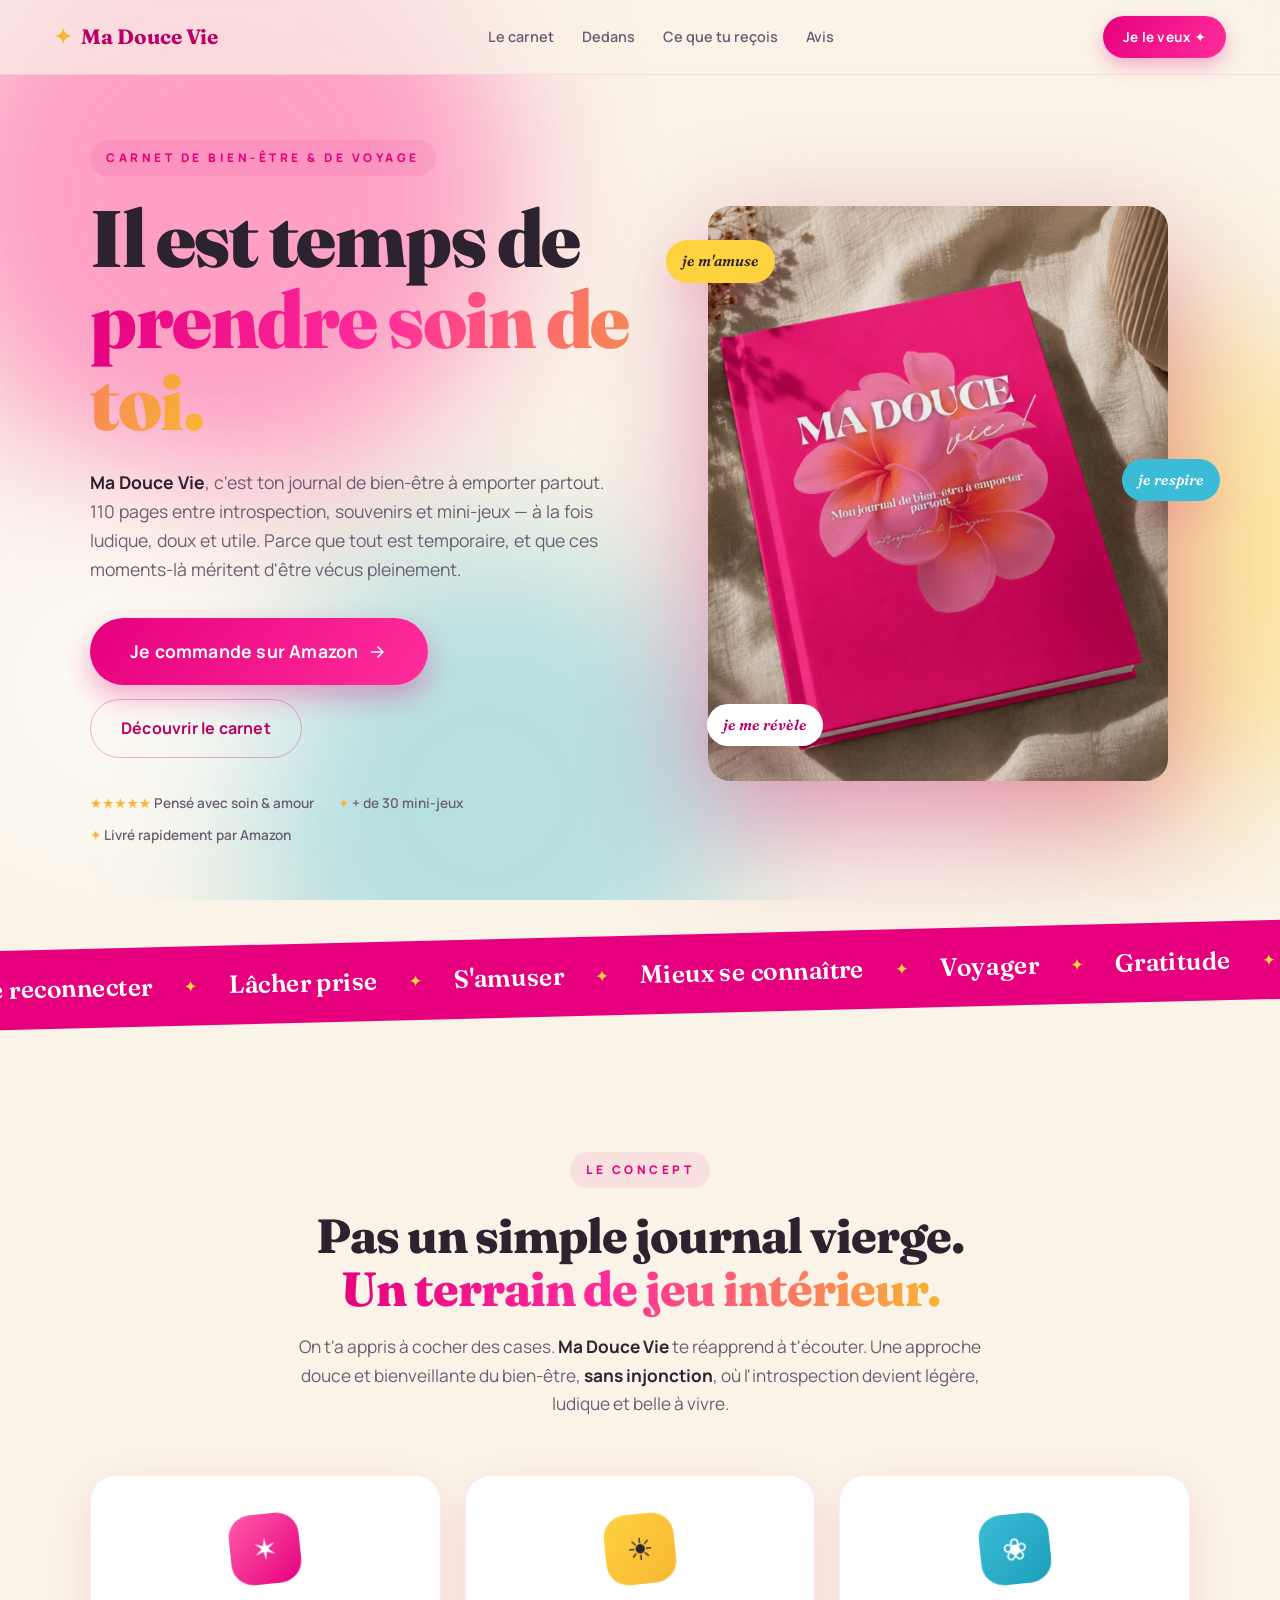
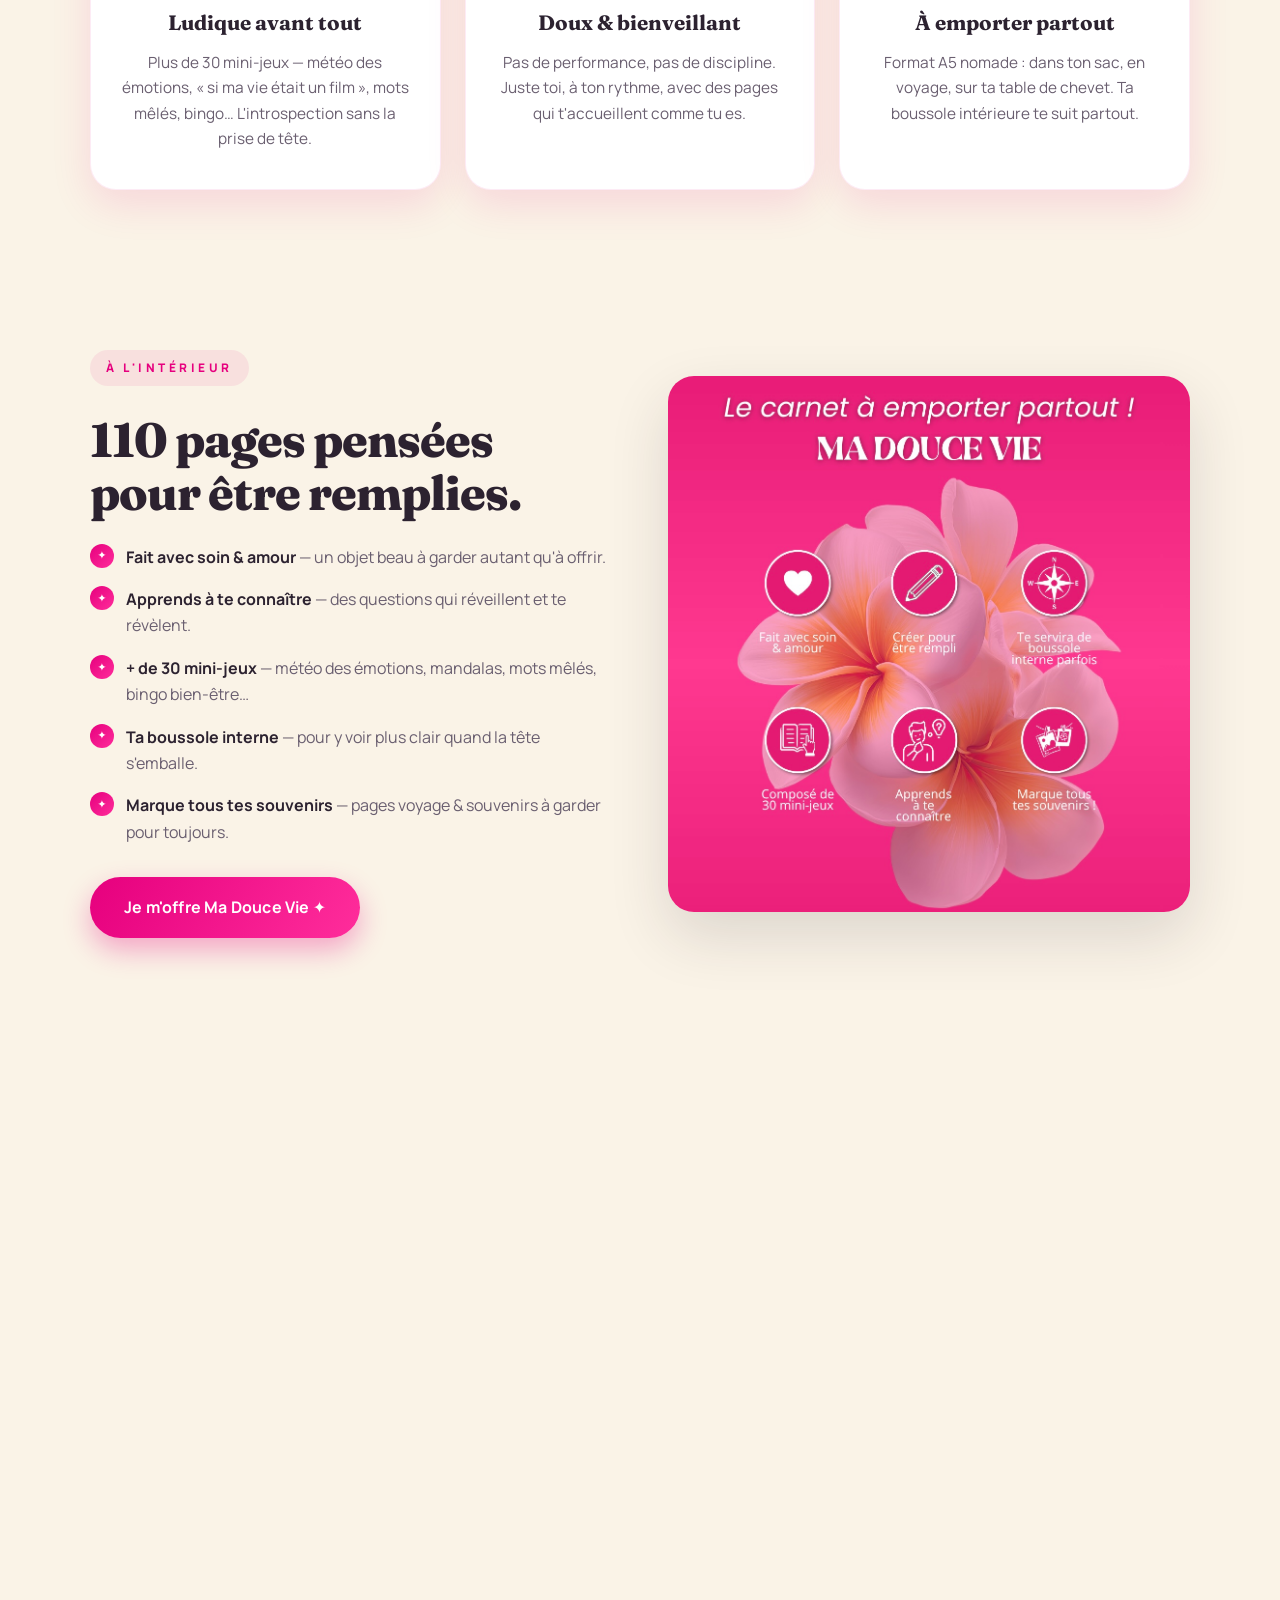
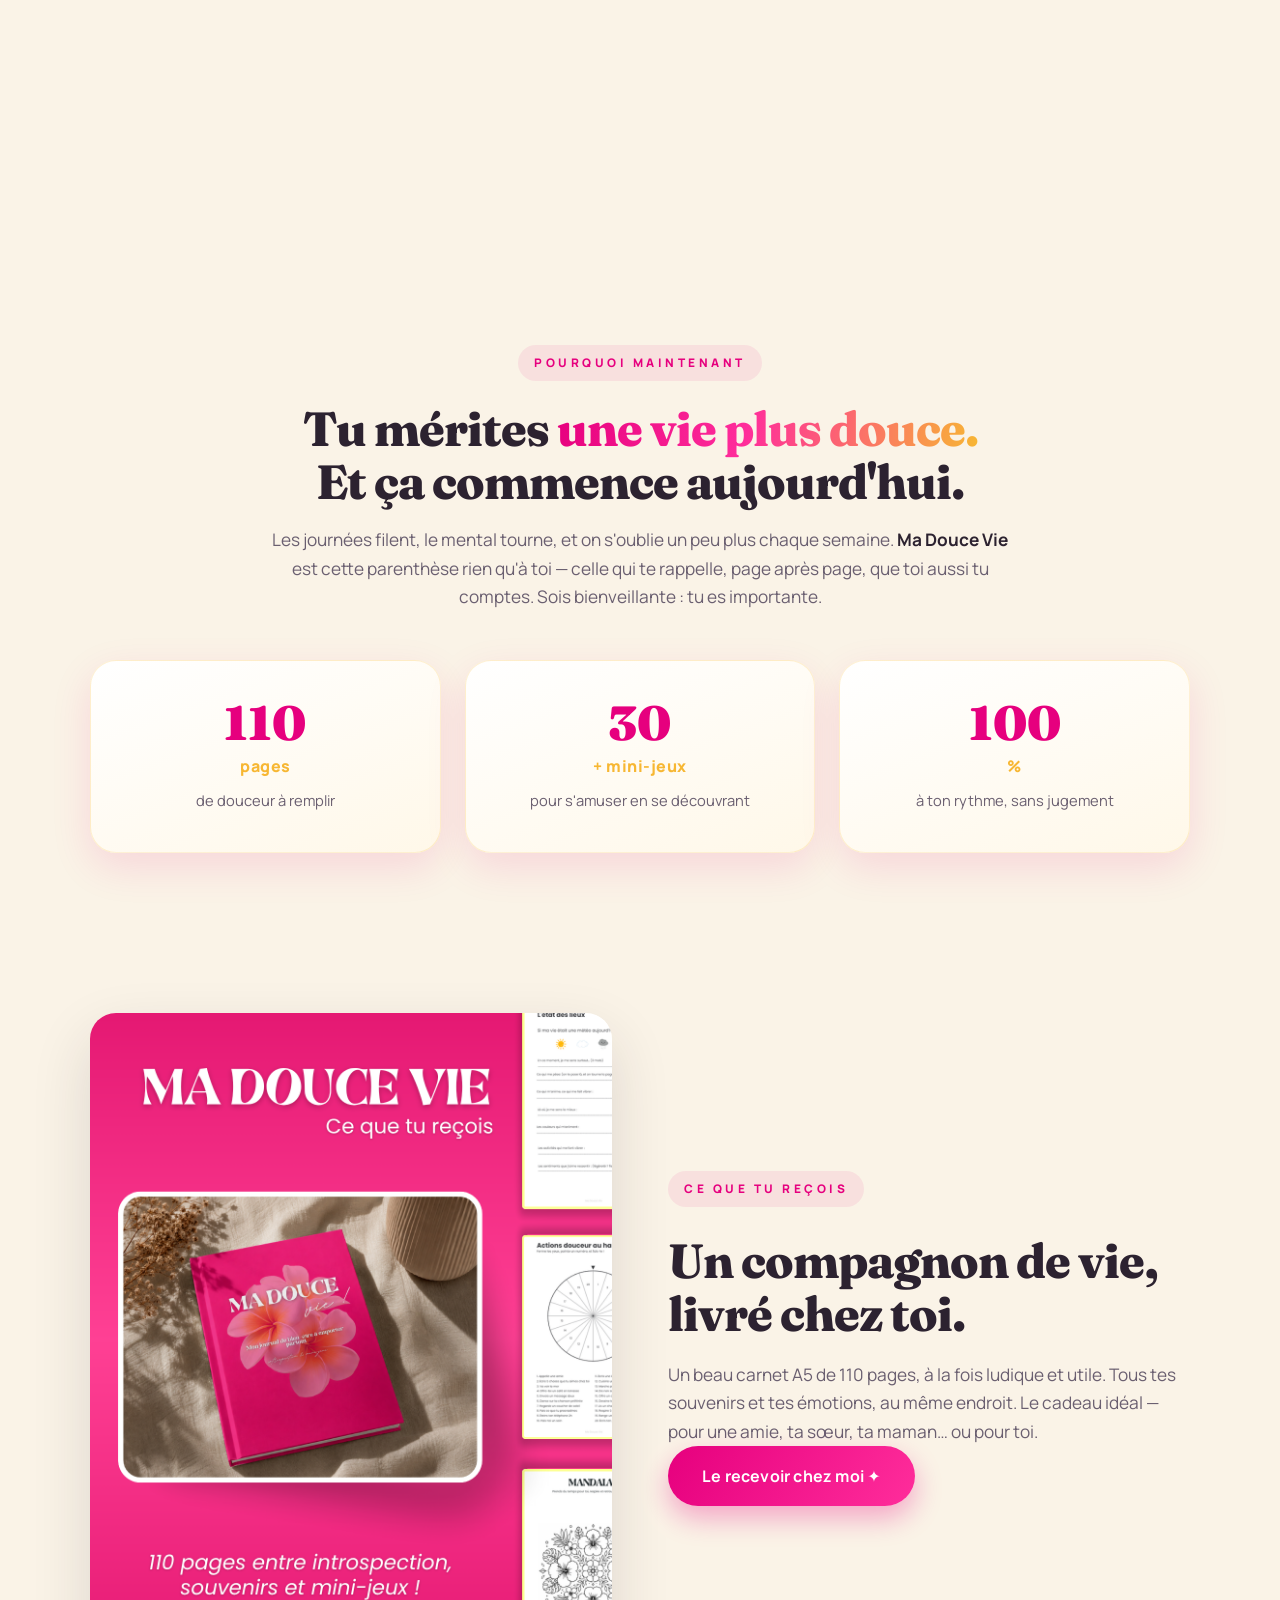
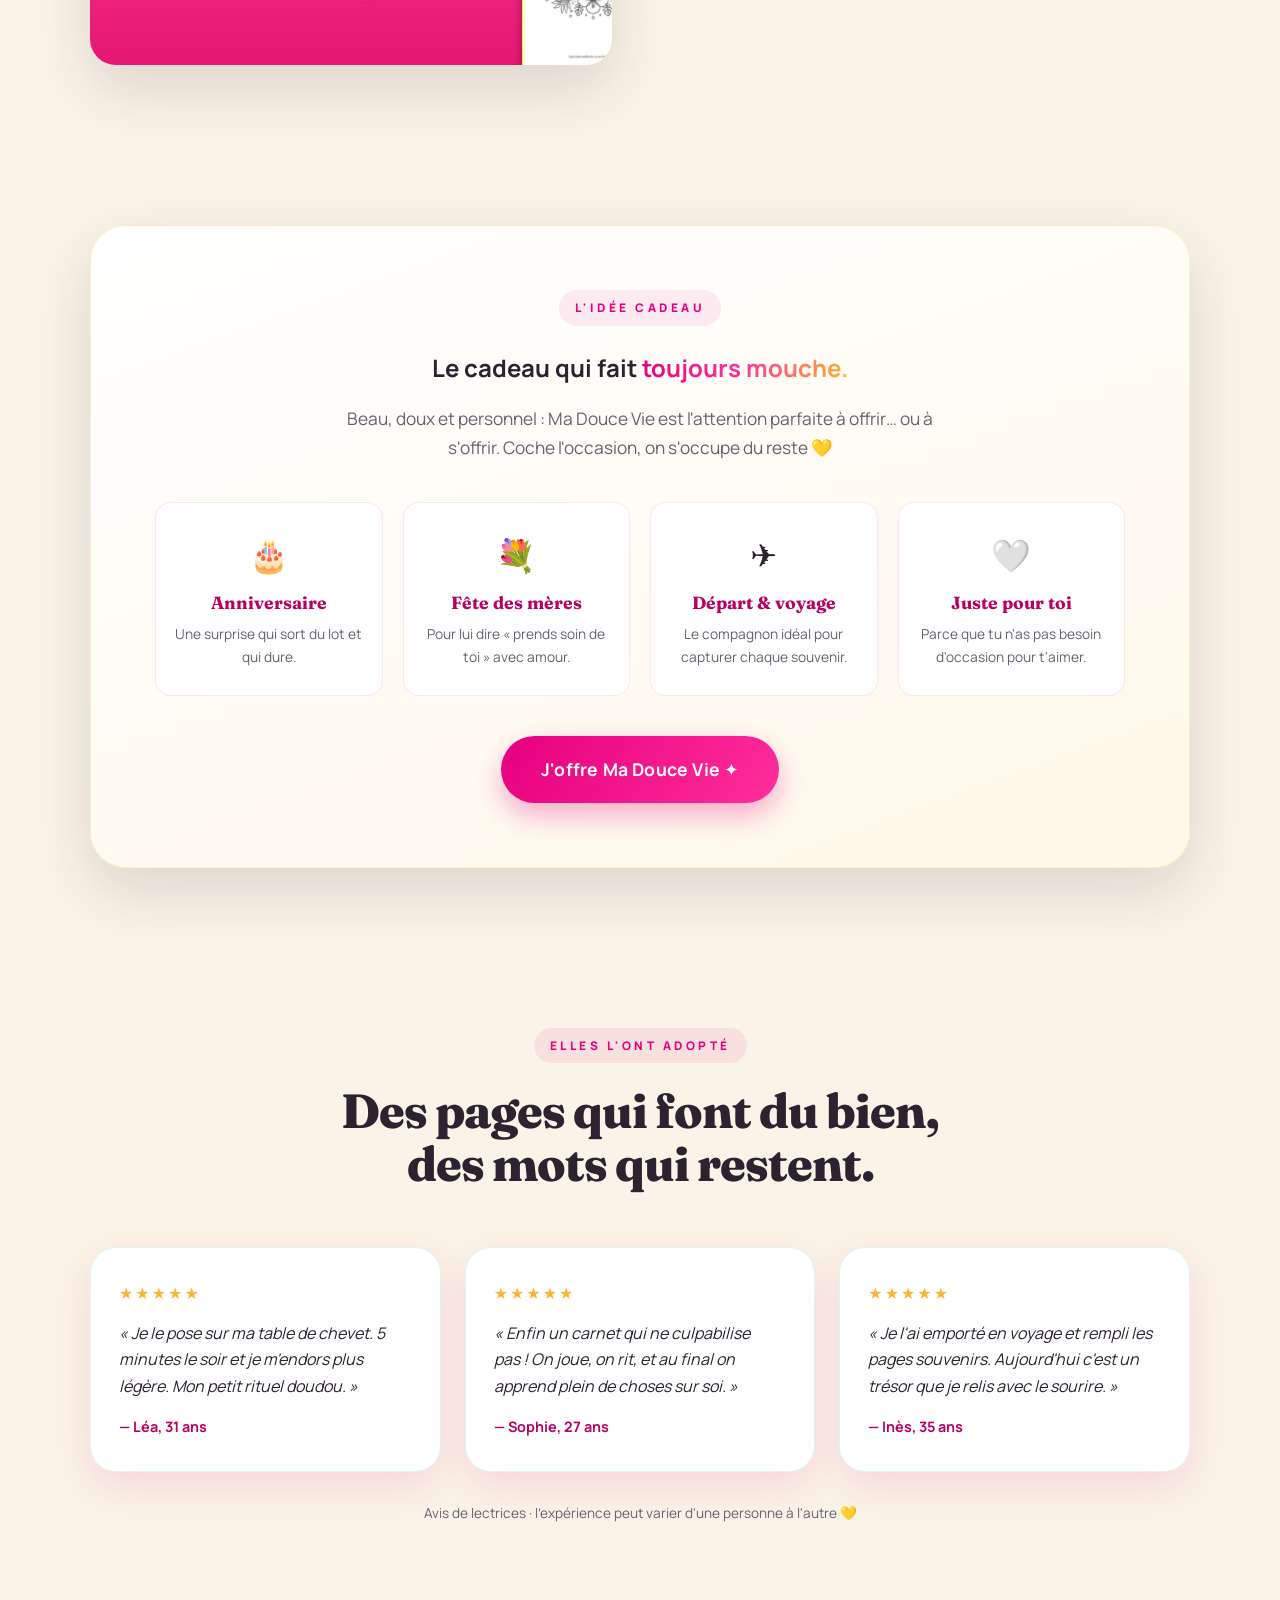
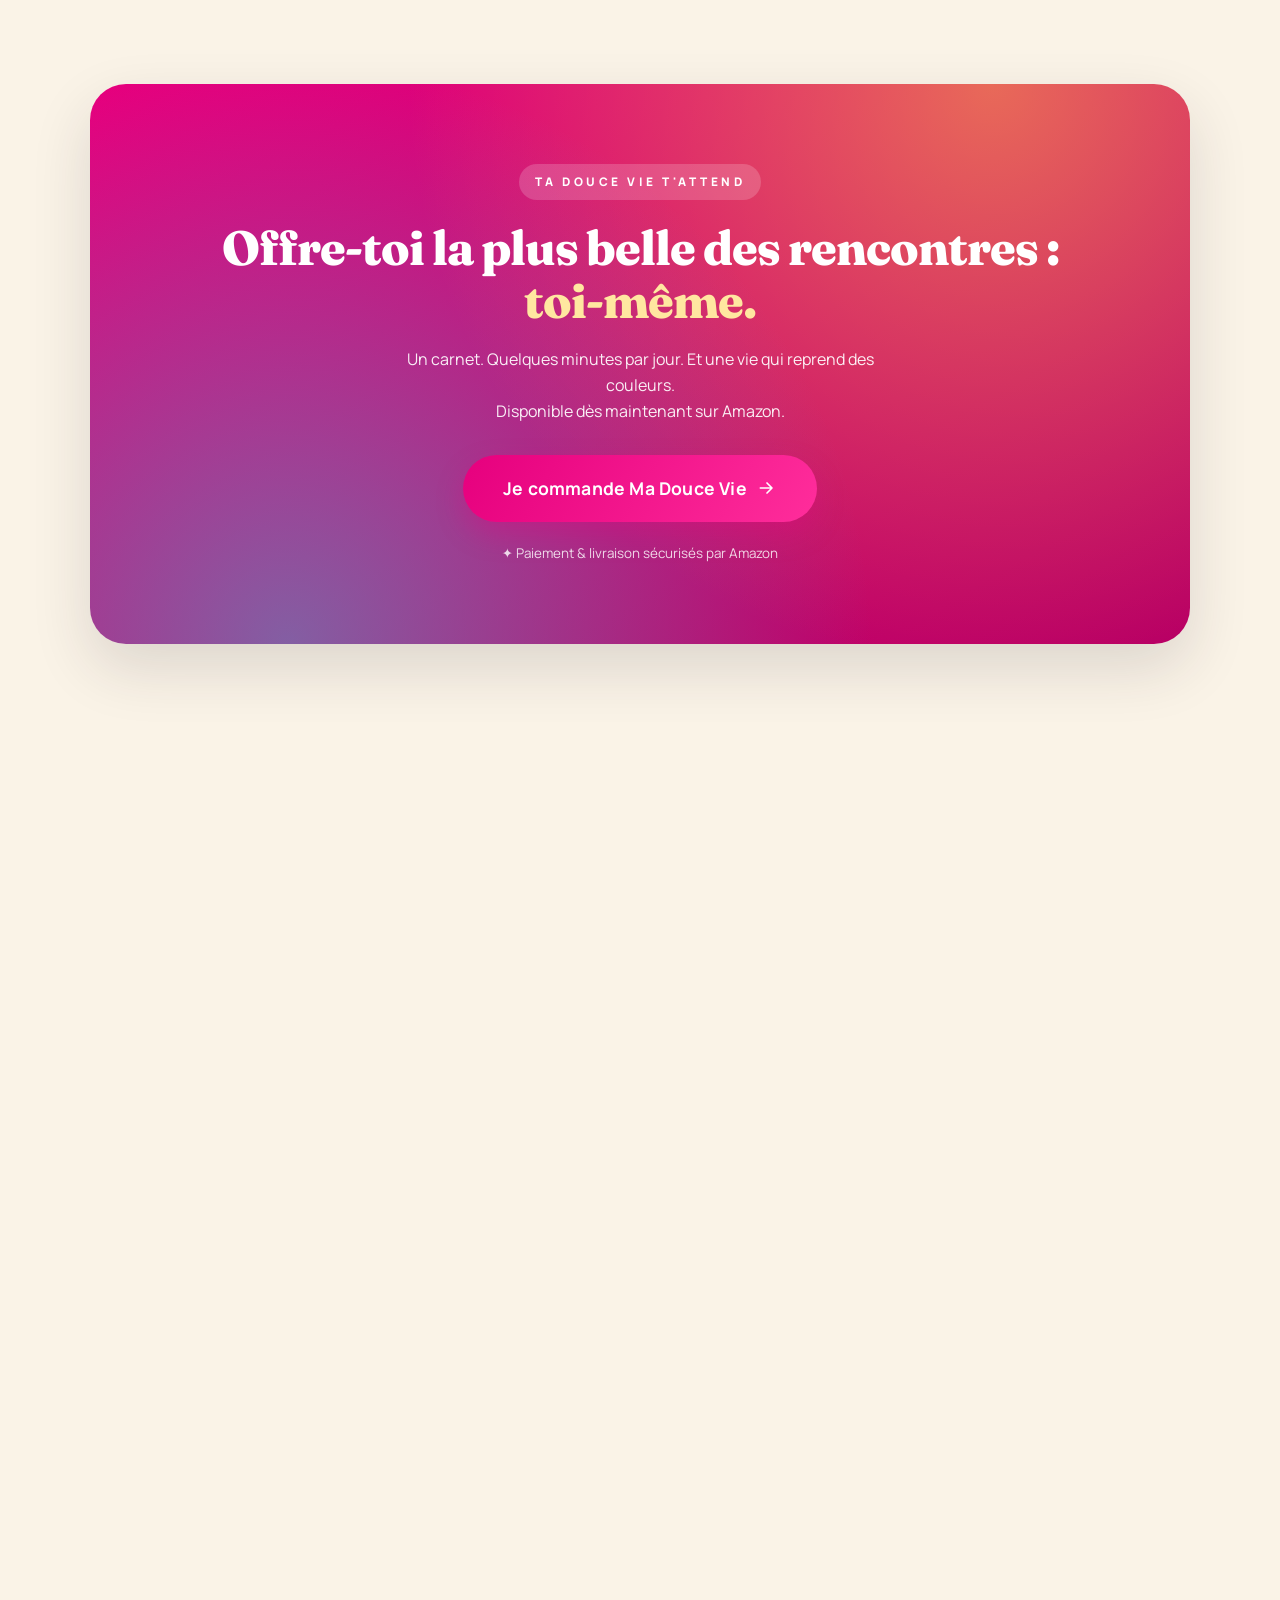
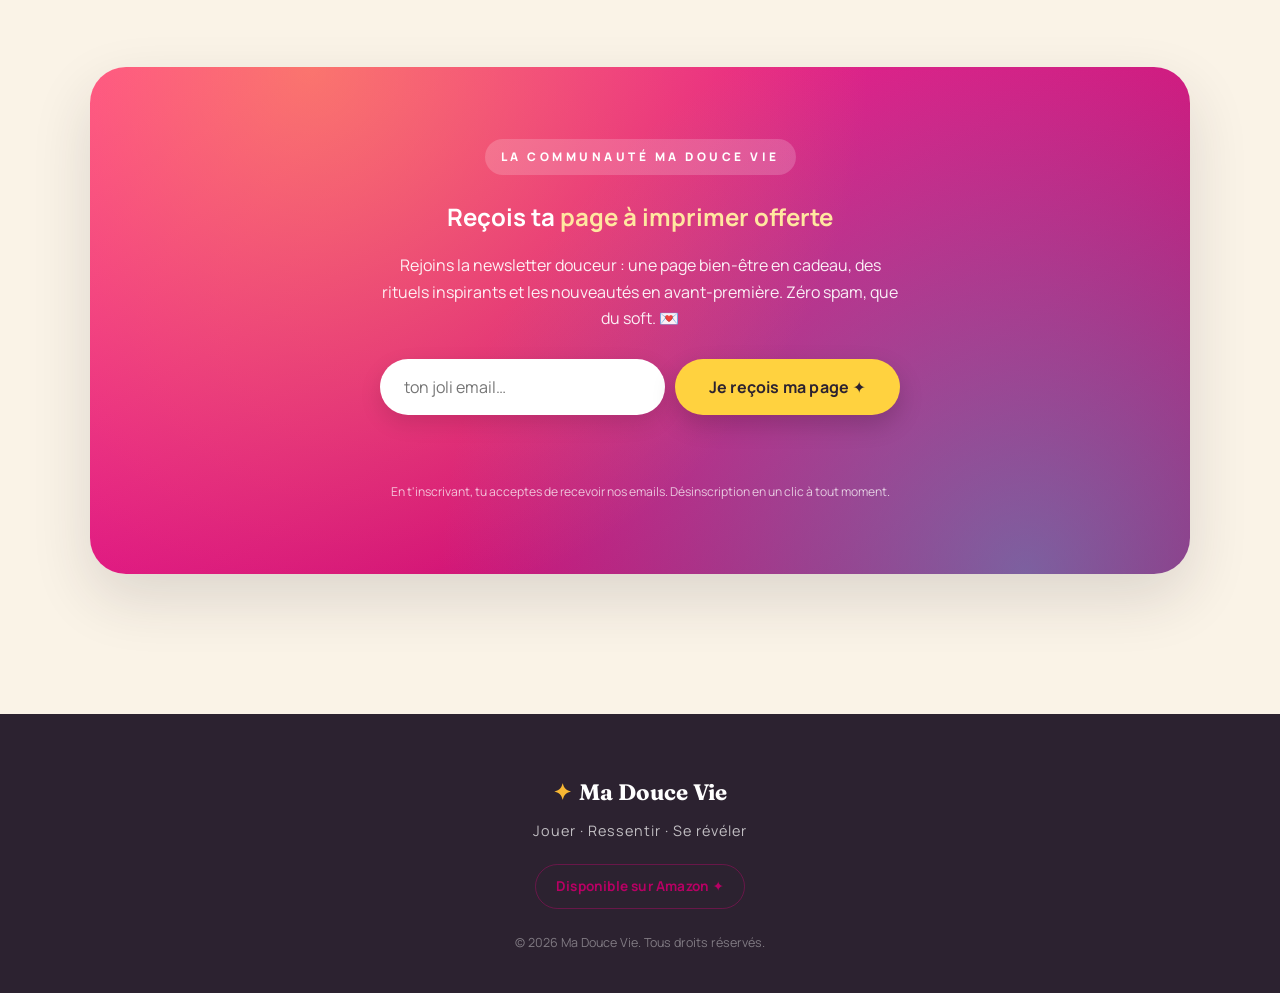
==== commit d59789fa: "Ajout section cadeau, newsletter et déploiement GitHub Pages - Section 'idée cadeau' avec 4 occasion" ====
--- a/index.html
+++ b/index.html
@@ -207,6 +207,24 @@
       </div>
     </section>
 
+    <!-- ============ CADEAU ============ -->
+    <section class="section gift" id="cadeau">
+      <div class="gift__card reveal">
+        <div class="gift__head">
+          <span class="eyebrow eyebrow--center">L'idée cadeau</span>
+          <h2>Le cadeau qui fait <span class="grad">toujours mouche.</span></h2>
+          <p class="lede">Beau, doux et personnel : Ma Douce Vie est l'attention parfaite à offrir… ou à s'offrir. Coche l'occasion, on s'occupe du reste 💛</p>
+        </div>
+        <div class="gift__grid">
+          <div class="gift__item reveal"><span class="gift__emoji">🎂</span><b>Anniversaire</b><span>Une surprise qui sort du lot et qui dure.</span></div>
+          <div class="gift__item reveal"><span class="gift__emoji">💐</span><b>Fête des mères</b><span>Pour lui dire « prends soin de toi » avec amour.</span></div>
+          <div class="gift__item reveal"><span class="gift__emoji">✈️</span><b>Départ &amp; voyage</b><span>Le compagnon idéal pour capturer chaque souvenir.</span></div>
+          <div class="gift__item reveal"><span class="gift__emoji">🤍</span><b>Juste pour toi</b><span>Parce que tu n'as pas besoin d'occasion pour t'aimer.</span></div>
+        </div>
+        <a class="btn btn--xl js-buy" href="#" data-buy>J'offre Ma Douce Vie ✦</a>
+      </div>
+    </section>
+
     <!-- ============ AVIS ============ -->
     <section class="section reviews" id="avis">
       <div class="section__head reveal">
@@ -278,6 +296,21 @@
     </section>
   </main>
 
+  <!-- ============ NEWSLETTER ============ -->
+  <section class="section newsletter" id="newsletter">
+    <div class="newsletter__card reveal">
+      <span class="eyebrow eyebrow--center">La communauté Ma Douce Vie</span>
+      <h2>Reçois ta <span class="grad">page à imprimer offerte</span></h2>
+      <p>Rejoins la newsletter douceur : une page bien-être en cadeau, des rituels inspirants et les nouveautés en avant-première. Zéro spam, que du soft. 💌</p>
+      <form class="newsletter__form" id="newsletterForm" novalidate>
+        <input type="email" id="newsletterEmail" name="email" placeholder="ton joli email…" autocomplete="email" required aria-label="Ton adresse email" />
+        <button type="submit" class="btn btn--lg">Je reçois ma page ✦</button>
+      </form>
+      <p class="newsletter__msg" id="newsletterMsg" role="status" aria-live="polite"></p>
+      <small class="newsletter__legal">En t'inscrivant, tu acceptes de recevoir nos emails. Désinscription en un clic à tout moment.</small>
+    </div>
+  </section>
+
   <!-- ============ FOOTER ============ -->
   <footer class="footer">
     <div class="footer__brand"><span class="nav__logo">✦</span> Ma Douce Vie</div>
--- a/assets/css/styles.css
+++ b/assets/css/styles.css
@@ -252,6 +252,49 @@
 .quote figcaption{font-weight:700;color:var(--fuchsia-deep);font-size:.9rem;}
 .reviews__note{text-align:center;margin-top:30px;color:var(--ink-soft);font-size:.85rem;}
 
+/* ---------- Cadeau ---------- */
+.gift__card{
+  background:linear-gradient(160deg,var(--white),var(--cream));border-radius:36px;
+  padding:clamp(36px,5vw,64px);box-shadow:var(--shadow);border:1px solid rgba(247,183,51,.22);
+}
+.gift__head{text-align:center;max-width:640px;margin:0 auto 40px;}
+.gift__head h2{margin-top:4px;}
+.gift__grid{display:grid;grid-template-columns:repeat(4,1fr);gap:20px;margin-bottom:40px;}
+.gift__item{
+  display:flex;flex-direction:column;gap:6px;text-align:center;padding:26px 18px;border-radius:var(--radius-sm);
+  background:#fff;border:1px solid rgba(230,0,126,.1);transition:transform .3s,box-shadow .3s;
+}
+.gift__item:hover{transform:translateY(-6px);box-shadow:var(--shadow-soft);}
+.gift__emoji{font-size:2rem;}
+.gift__item b{font-family:var(--font-display);font-size:1.1rem;color:var(--fuchsia-deep);}
+.gift__item span:last-child{font-size:.86rem;color:var(--ink-soft);}
+.gift__card > .btn{display:flex;width:max-content;margin:0 auto;}
+
+/* ---------- Newsletter ---------- */
+.newsletter{max-width:var(--maxw);}
+.newsletter__card{
+  text-align:center;border-radius:36px;padding:clamp(40px,6vw,72px) clamp(24px,5vw,56px);color:#fff;
+  background:
+    radial-gradient(circle at 20% 0%,rgba(255,210,63,.45),transparent 55%),
+    radial-gradient(circle at 85% 100%,rgba(59,188,214,.5),transparent 55%),
+    linear-gradient(150deg,var(--fuchsia-glow),var(--fuchsia-deep));
+  box-shadow:var(--shadow);
+}
+.newsletter__card .eyebrow{color:#fff;background:rgba(255,255,255,.18);}
+.newsletter__card h2{color:#fff;}
+.newsletter__card h2 .grad{-webkit-text-fill-color:#ffe7a0;color:#ffe7a0;background:none;}
+.newsletter__card > p{color:rgba(255,255,255,.92);max-width:520px;margin:16px auto 28px;}
+.newsletter__form{display:flex;gap:10px;max-width:520px;margin:0 auto;flex-wrap:wrap;justify-content:center;}
+.newsletter__form input{
+  flex:1;min-width:240px;border:none;border-radius:50px;padding:16px 24px;font-family:var(--font-body);
+  font-size:1rem;color:var(--ink);box-shadow:0 8px 22px rgba(0,0,0,.12);
+}
+.newsletter__form input:focus{outline:3px solid var(--yellow);}
+.newsletter__form .btn{background:var(--yellow);color:var(--ink);box-shadow:0 10px 24px rgba(0,0,0,.18);}
+.newsletter__form .btn:hover{background:#ffdb5e;}
+.newsletter__msg{min-height:1.4em;margin-top:16px;font-weight:700;color:#fff;}
+.newsletter__legal{display:block;margin-top:14px;font-size:.76rem;color:rgba(255,255,255,.72);}
+
 /* ---------- CTA final ---------- */
 .final{max-width:var(--maxw);}
 .final__card{
@@ -315,12 +358,14 @@
   .hero__cta,.hero__trust{justify-content:center;}
   .hero__media{order:-1;}
   .cards,.stats,.quotes,.gallery{grid-template-columns:1fr;}
-  .gallery{grid-template-columns:1fr 1fr;}
+  .gallery,.gift__grid{grid-template-columns:1fr 1fr;}
   .inside__grid,.recois__grid{grid-template-columns:1fr;gap:36px;}
   .recois__visual{order:-1;}
 }
 @media(max-width:560px){
-  .gallery{grid-template-columns:1fr;}
+  .gallery,.gift__grid{grid-template-columns:1fr;}
+  .newsletter__form{flex-direction:column;}
+  .newsletter__form .btn{width:100%;justify-content:center;}
   .marquee__track span{font-size:1.2rem;}
   .floating-buy span{font-size:0;}
   .floating-buy span::before{content:"✦ Amazon";font-size:.95rem;}
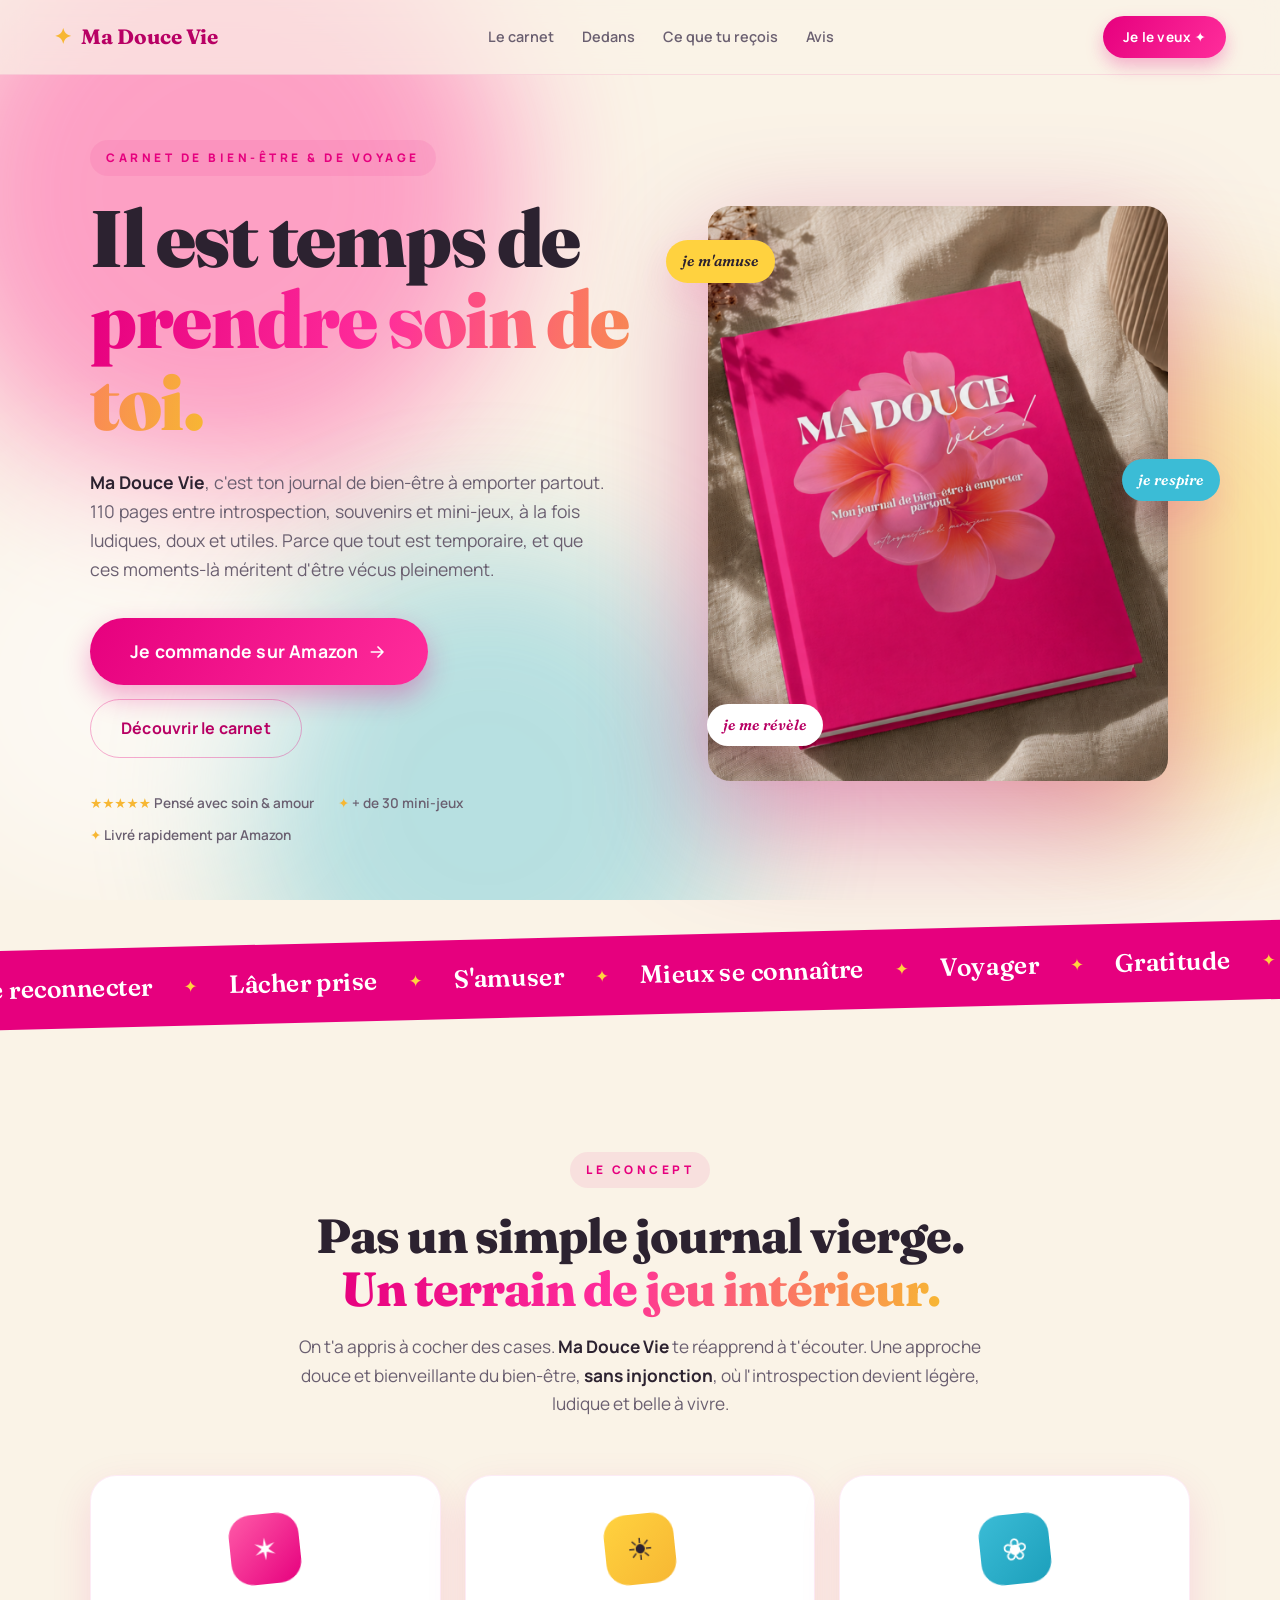
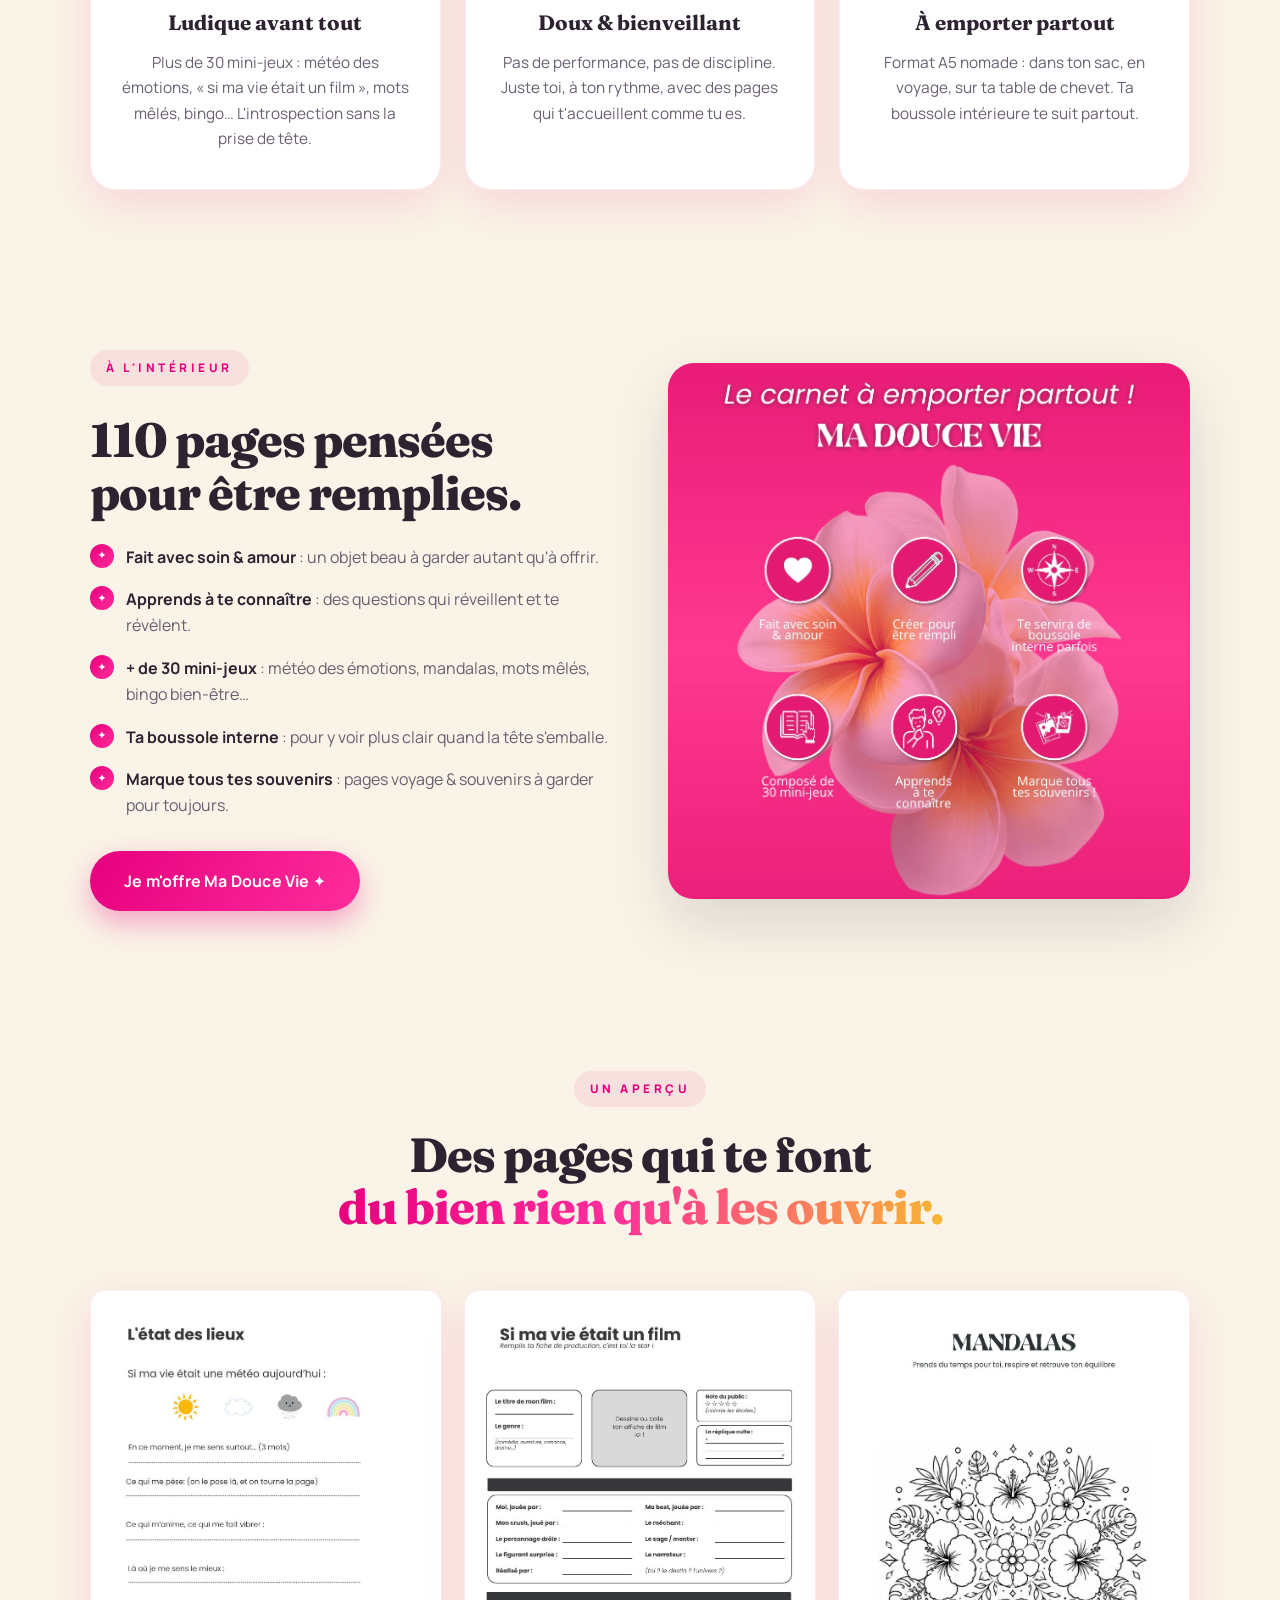
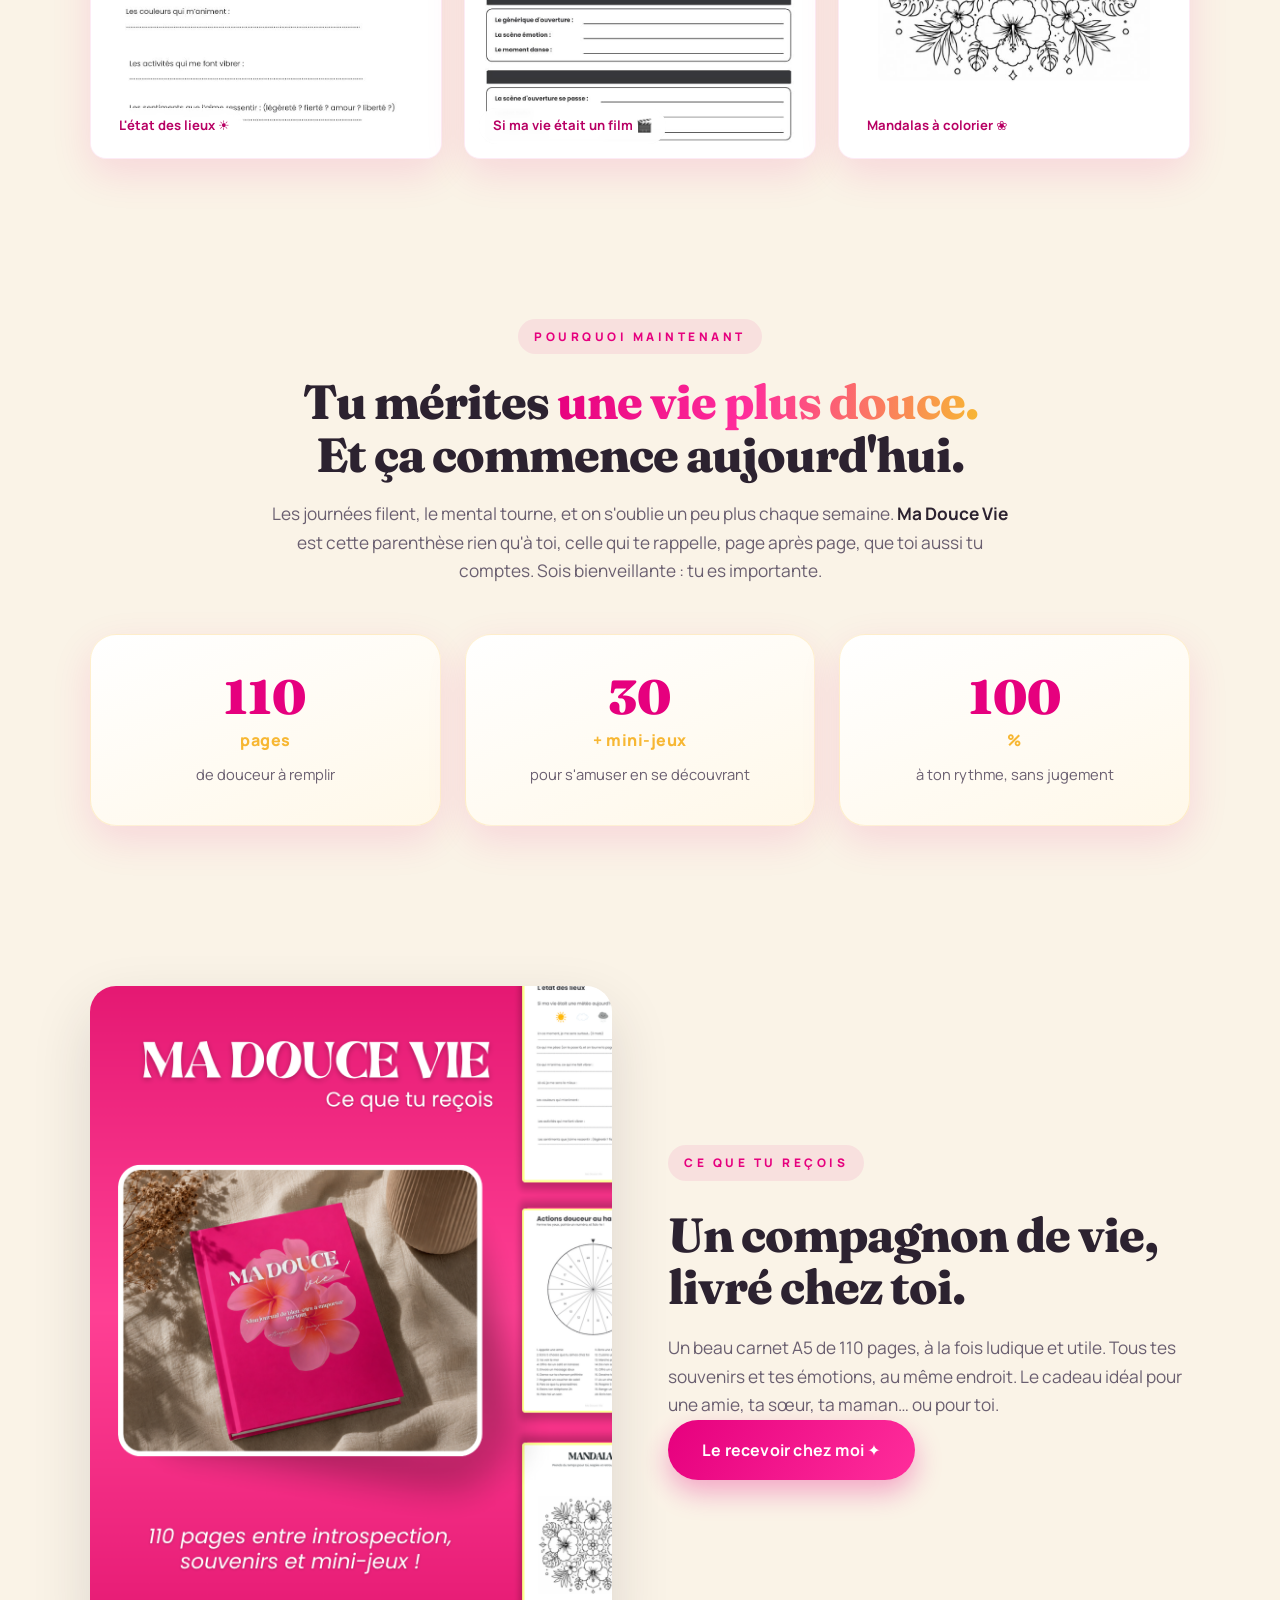
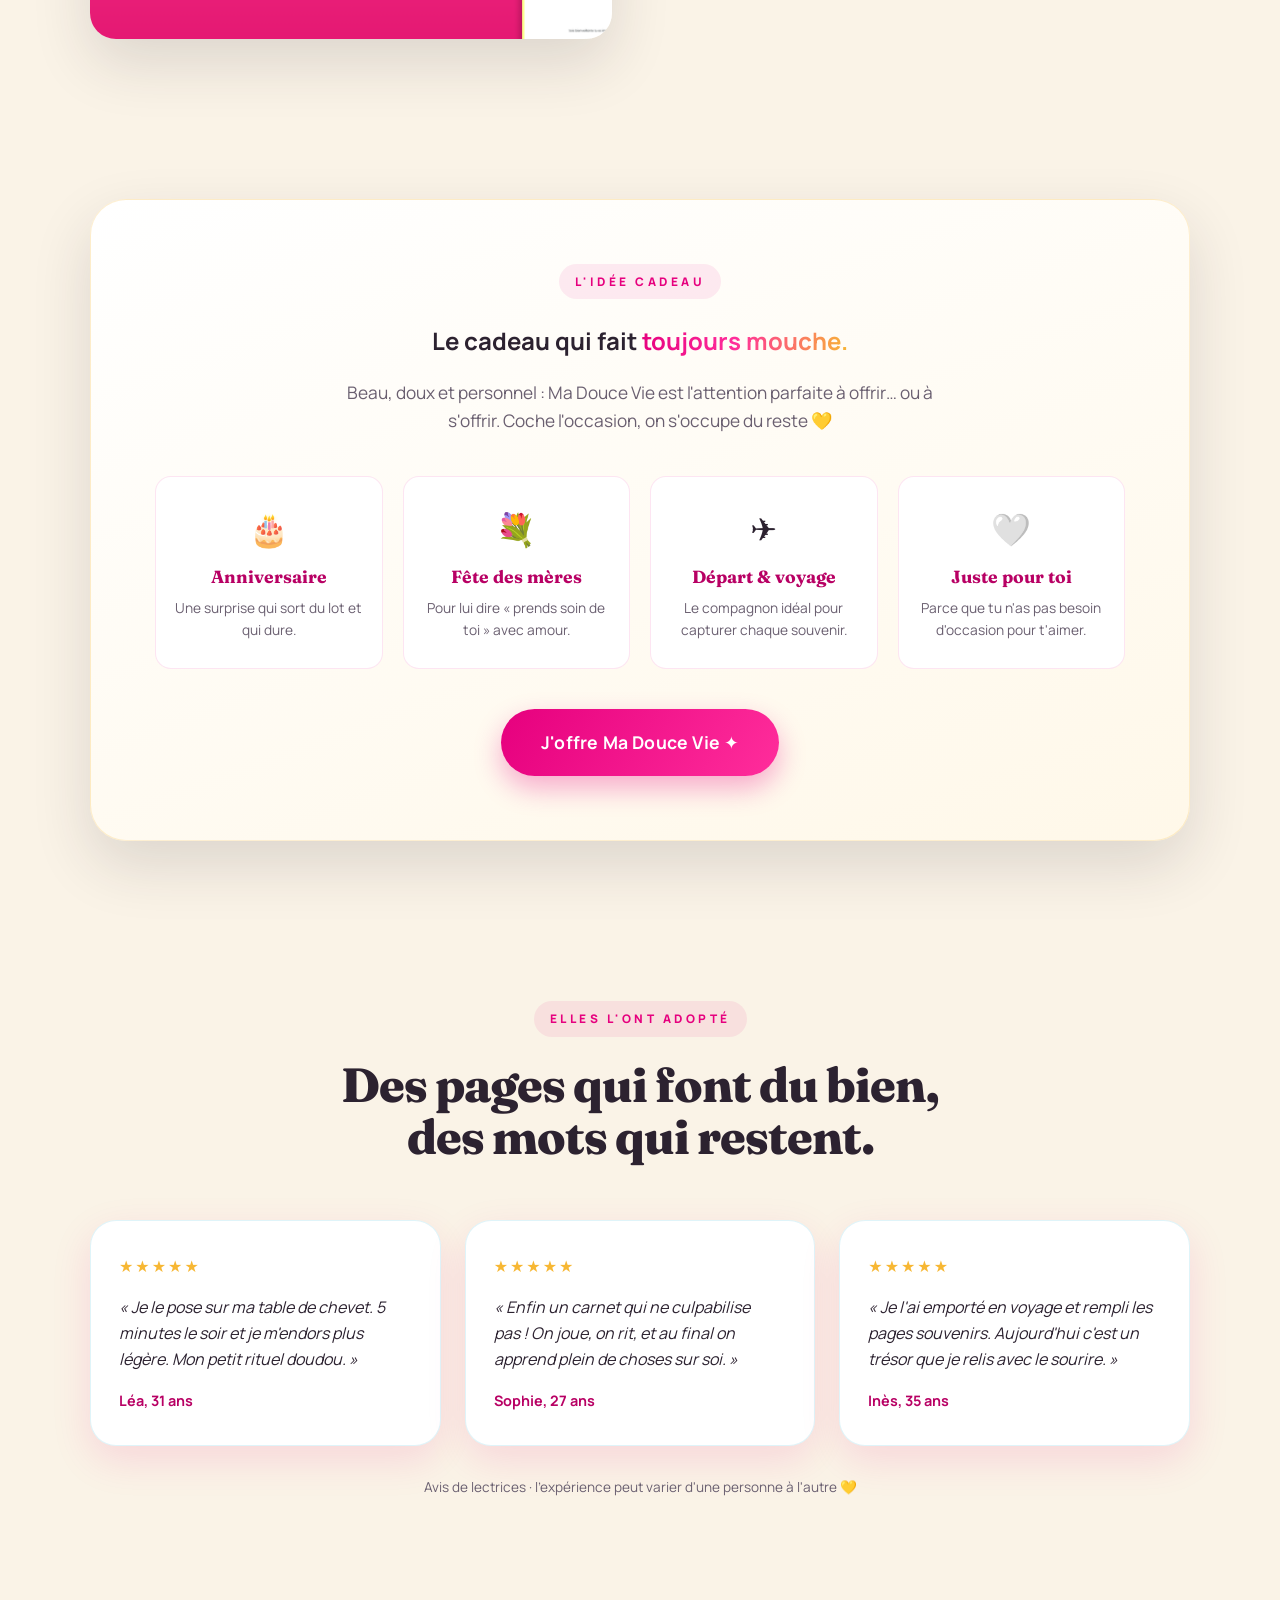
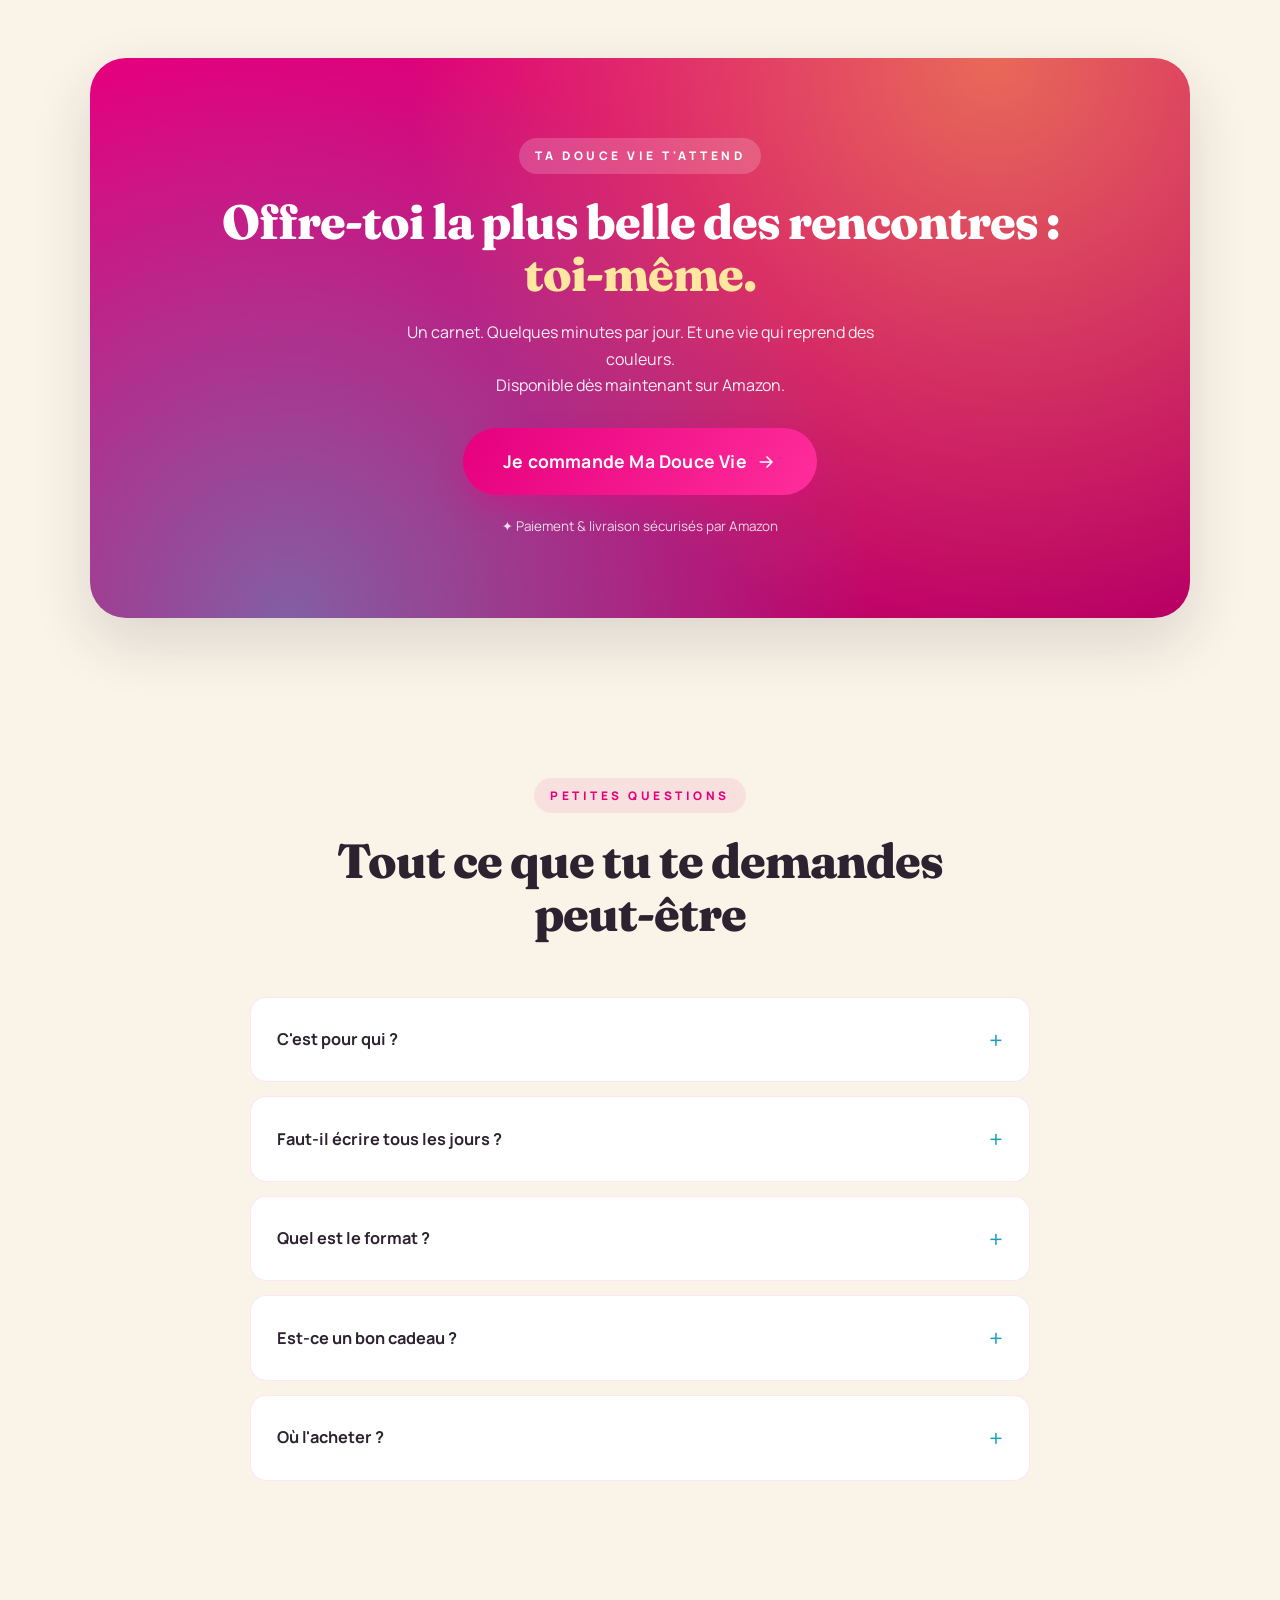
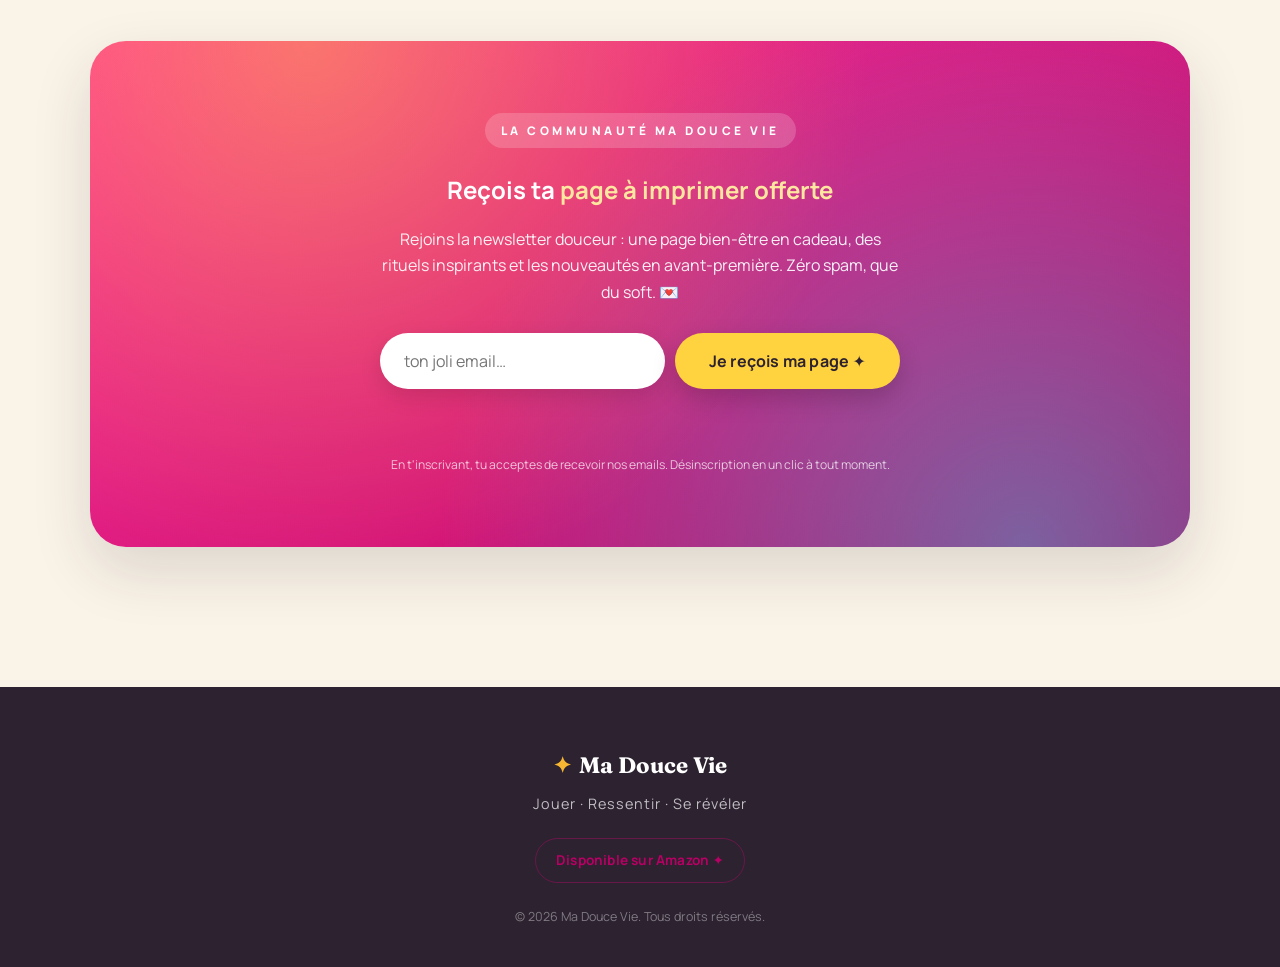
==== commit ba81ce34: "Retrait des tirets dans les textes + fiabilisation de l'affichage des sections - Remplacement des ti" ====
--- a/index.html
+++ b/index.html
@@ -5,11 +5,11 @@
   <meta name="viewport" content="width=device-width, initial-scale=1.0" />
   <meta name="theme-color" content="#e6007e" />
 
-  <title>Ma Douce Vie — Le carnet de bien-être & de voyage à emporter partout</title>
+  <title>Ma Douce Vie · Le carnet de bien-être & de voyage à emporter partout</title>
   <meta name="description" content="Ma Douce Vie : le carnet de bien-être, d'introspection et de voyage. 110 pages, +30 mini-jeux, météo des émotions, mandalas et pages souvenirs. Prends soin de toi, en douceur. Disponible sur Amazon." />
 
   <meta property="og:type" content="website" />
-  <meta property="og:title" content="Ma Douce Vie — Le carnet à emporter partout" />
+  <meta property="og:title" content="Ma Douce Vie · Le carnet à emporter partout" />
   <meta property="og:description" content="Jouer · Ressentir · Se révéler. 110 pages de douceur pour prendre soin de toi. Disponible sur Amazon." />
   <meta property="og:image" content="assets/img/book-3d.png" />
 
@@ -55,8 +55,8 @@
         </h1>
         <p class="hero__sub">
           <strong>Ma Douce Vie</strong>, c'est ton journal de bien-être à emporter partout.
-          110 pages entre introspection, souvenirs et mini-jeux —
-          à la fois <em>ludique, doux et utile</em>. Parce que tout est temporaire,
+          110 pages entre introspection, souvenirs et mini-jeux,
+          à la fois <em>ludiques, doux et utiles</em>. Parce que tout est temporaire,
           et que ces moments-là méritent d'être vécus pleinement.
         </p>
 
@@ -109,7 +109,7 @@
         <article class="card reveal">
           <div class="card__icon" data-c="fuchsia">✶</div>
           <h3>Ludique avant tout</h3>
-          <p>Plus de 30 mini-jeux — météo des émotions, « si ma vie était un film », mots mêlés, bingo… L'introspection sans la prise de tête.</p>
+          <p>Plus de 30 mini-jeux : météo des émotions, « si ma vie était un film », mots mêlés, bingo… L'introspection sans la prise de tête.</p>
         </article>
         <article class="card reveal">
           <div class="card__icon" data-c="yellow">☀</div>
@@ -131,11 +131,11 @@
           <span class="eyebrow">À l'intérieur</span>
           <h2>110 pages pensées<br/>pour être remplies.</h2>
           <ul class="ticks">
-            <li><b>Fait avec soin &amp; amour</b> — un objet beau à garder autant qu'à offrir.</li>
-            <li><b>Apprends à te connaître</b> — des questions qui réveillent et te révèlent.</li>
-            <li><b>+ de 30 mini-jeux</b> — météo des émotions, mandalas, mots mêlés, bingo bien-être…</li>
-            <li><b>Ta boussole interne</b> — pour y voir plus clair quand la tête s'emballe.</li>
-            <li><b>Marque tous tes souvenirs</b> — pages voyage &amp; souvenirs à garder pour toujours.</li>
+            <li><b>Fait avec soin &amp; amour</b> : un objet beau à garder autant qu'à offrir.</li>
+            <li><b>Apprends à te connaître</b> : des questions qui réveillent et te révèlent.</li>
+            <li><b>+ de 30 mini-jeux</b> : météo des émotions, mandalas, mots mêlés, bingo bien-être…</li>
+            <li><b>Ta boussole interne</b> : pour y voir plus clair quand la tête s'emballe.</li>
+            <li><b>Marque tous tes souvenirs</b> : pages voyage &amp; souvenirs à garder pour toujours.</li>
           </ul>
           <a class="btn btn--lg js-buy" href="#" data-buy>Je m'offre Ma Douce Vie ✦</a>
         </div>
@@ -175,7 +175,7 @@
         <h2>Tu mérites <span class="grad">une vie plus douce.</span><br/>Et ça commence aujourd'hui.</h2>
         <p class="lede">
           Les journées filent, le mental tourne, et on s'oublie un peu plus chaque semaine.
-          <strong>Ma Douce Vie</strong> est cette parenthèse rien qu'à toi —
+          <strong>Ma Douce Vie</strong> est cette parenthèse rien qu'à toi,
           celle qui te rappelle, page après page, que toi aussi tu comptes.
           <em>Sois bienveillante : tu es importante.</em>
         </p>
@@ -200,7 +200,7 @@
           <p class="lede">
             Un beau carnet A5 de 110 pages, à la fois ludique et utile.
             Tous tes souvenirs et tes émotions, au même endroit.
-            Le cadeau idéal — pour une amie, ta sœur, ta maman… ou pour toi.
+            Le cadeau idéal pour une amie, ta sœur, ta maman… ou pour toi.
           </p>
           <a class="btn btn--lg js-buy" href="#" data-buy>Le recevoir chez moi ✦</a>
         </div>
@@ -235,17 +235,17 @@
         <figure class="quote reveal">
           <div class="quote__stars">★★★★★</div>
           <blockquote>« Je le pose sur ma table de chevet. 5 minutes le soir et je m'endors plus légère. Mon petit rituel doudou. »</blockquote>
-          <figcaption>— Léa, 31 ans</figcaption>
+          <figcaption>Léa, 31 ans</figcaption>
         </figure>
         <figure class="quote reveal">
           <div class="quote__stars">★★★★★</div>
           <blockquote>« Enfin un carnet qui ne culpabilise pas&nbsp;! On joue, on rit, et au final on apprend plein de choses sur soi. »</blockquote>
-          <figcaption>— Sophie, 27 ans</figcaption>
+          <figcaption>Sophie, 27 ans</figcaption>
         </figure>
         <figure class="quote reveal">
           <div class="quote__stars">★★★★★</div>
           <blockquote>« Je l'ai emporté en voyage et rempli les pages souvenirs. Aujourd'hui c'est un trésor que je relis avec le sourire. »</blockquote>
-          <figcaption>— Inès, 35 ans</figcaption>
+          <figcaption>Inès, 35 ans</figcaption>
         </figure>
       </div>
       <p class="reviews__note">Avis de lectrices · l'expérience peut varier d'une personne à l'autre 💛</p>
@@ -274,7 +274,7 @@
       <div class="faq__list">
         <details class="faq__item reveal">
           <summary>C'est pour qui&nbsp;?</summary>
-          <p>Pour toute personne qui a envie de souffler, de mieux se connaître et de remettre de la douceur dans ses journées. Aucun talent d'écriture requis — juste l'envie de prendre soin de toi.</p>
+          <p>Pour toute personne qui a envie de souffler, de mieux se connaître et de remettre de la douceur dans ses journées. Aucun talent d'écriture requis, juste l'envie de prendre soin de toi.</p>
         </details>
         <details class="faq__item reveal">
           <summary>Faut-il écrire tous les jours&nbsp;?</summary>
